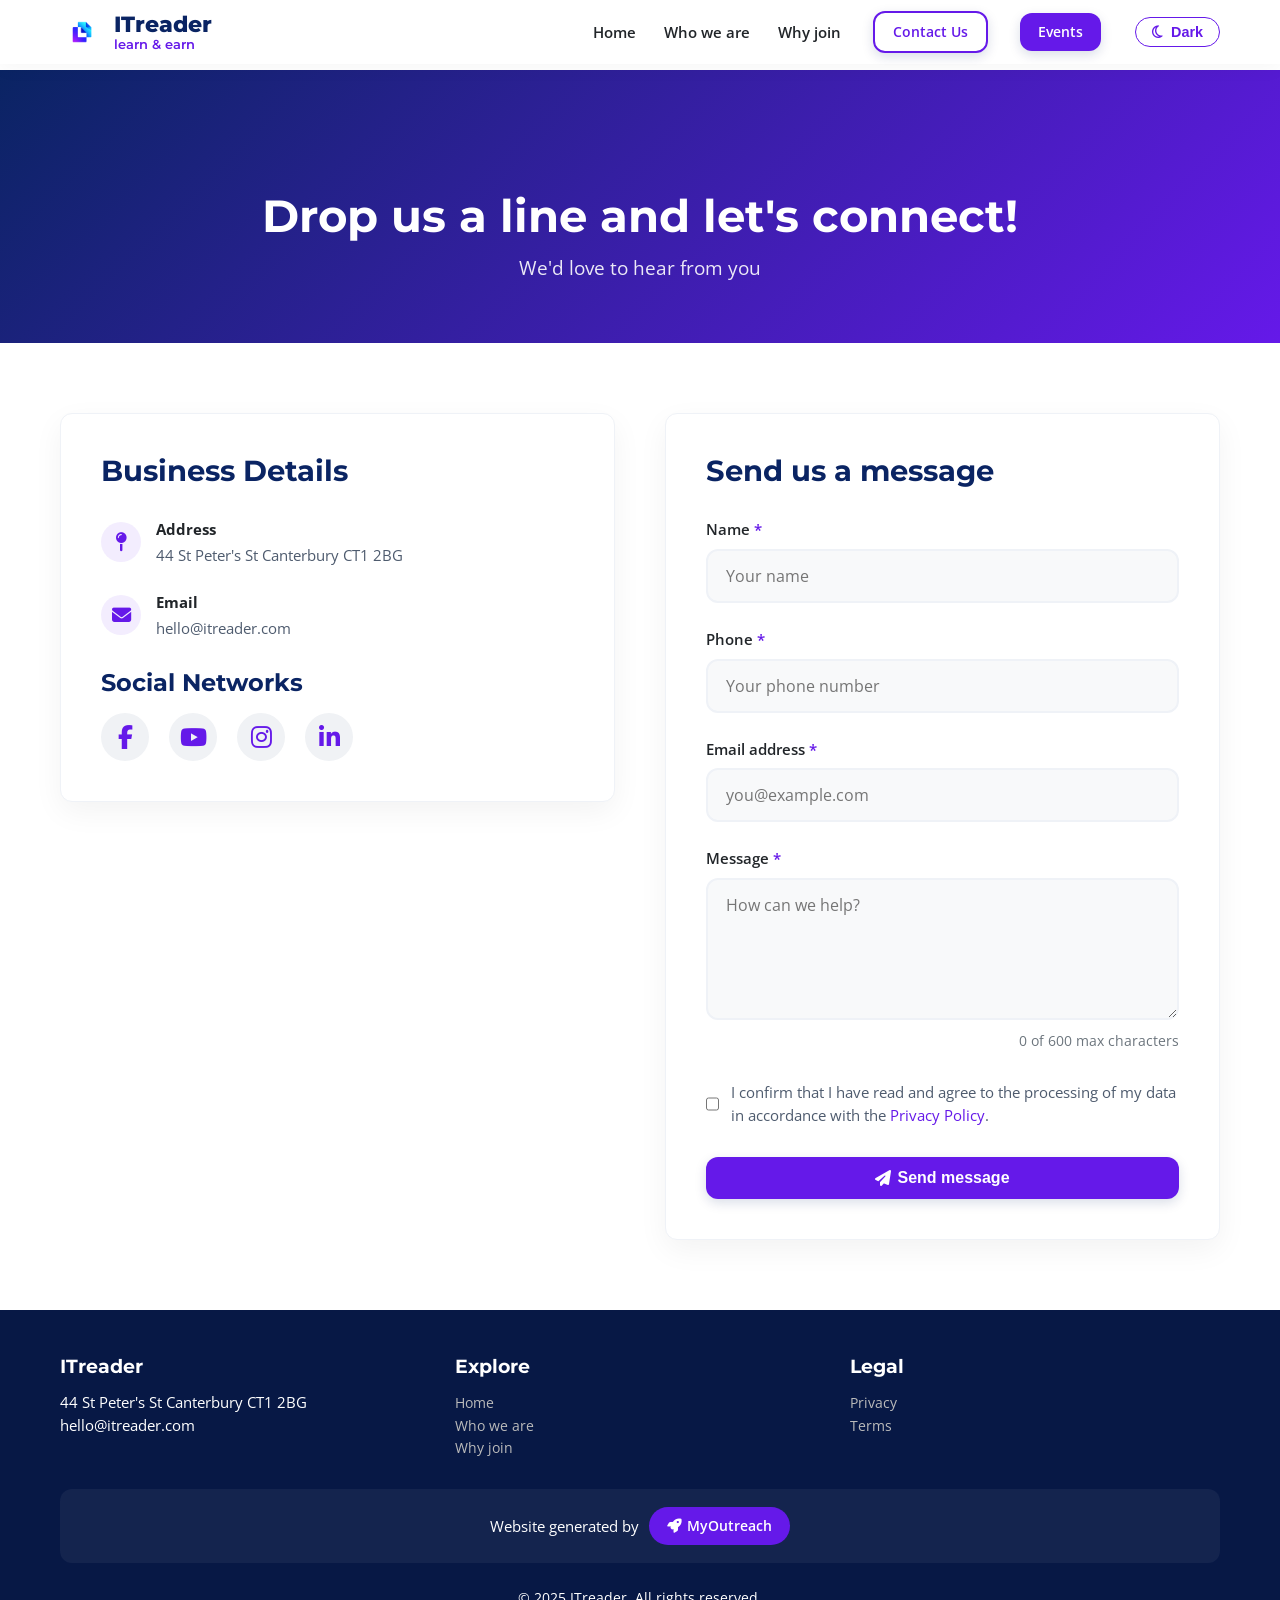
==== contact.html @ 6bdfa50a "Rename Contact us.html to contact.html" ====
<!DOCTYPE html>
<html lang="en">
<head>
  <meta charset="UTF-8">
  <meta name="viewport" content="width=device-width, initial-scale=1.0, maximum-scale=5.0, user-scalable=yes">
  <title>ITreader — Contact us</title>
  <!-- Font Awesome 6 -->
  <link rel="stylesheet" href="https://cdnjs.cloudflare.com/ajax/libs/font-awesome/6.4.0/css/all.min.css">
  <link href="https://fonts.googleapis.com/css2?family=Montserrat:wght@300;400;500;600;700&family=Open+Sans:wght@300;400;500;600&display=swap" rel="stylesheet">
  <style>
    * {
      margin: 0;
      padding: 0;
      box-sizing: border-box;
    }

    :root {
      --primary-color: #0A2463;      
      --primary-dark: #071845;
      --secondary-color: #3E92CC;     
      --secondary-light: #5CA8E0;
      --accent-color: #6519E9;
      --accent-light: #8f5cff;
      --light-color: #F8F9FA;
      --light-gray: #F0F2F5;
      --dark-color: #212529;
      --gray-color: #6C757D;
      --transition: all 0.3s ease;
      --shadow: 0 10px 30px rgba(0, 0, 0, 0.05);
      --border-radius: 12px;
      --section-spacing: 70px;
      --bg: #ffffff;
      --surface: #ffffff;
      --text-primary: #1A1F36;
      --text-secondary: #4E5B6E;
      --border-light: #EFF2F7;
      --card-bg: #ffffff;
      
      --fs-base: 0.95rem;
      --fs-h1: 2.4rem;
      --fs-h2: 2rem;
      --fs-h3: 1.5rem;
      --fs-h4: 1.2rem;
    }

    body.dark-mode {
      --primary-color: #B6A2F0;
      --primary-dark: #9A82E0;
      --secondary-color: #6CB0E0;
      --secondary-light: #8AC2F0;
      --accent-color: #9A7AFF;
      --accent-light: #B69EFF;
      --light-color: #1A1728;
      --light-gray: #252133;
      --dark-color: #EDEAF9;
      --gray-color: #B9B0D9;
      --shadow: 0 10px 30px rgba(0, 0, 0, 0.6);
      --bg: #0F0C1A;
      --surface: #1B1728;
      --text-primary: #EDEAF9;
      --text-secondary: #C9C0E9;
      --border-light: #332D47;
      --card-bg: #1F1B30;
      background-color: #0F0C1A;
    }

    body {
      font-family: 'Open Sans', sans-serif;
      line-height: 1.5;
      color: var(--dark-color);
      background-color: var(--bg);
      transition: background-color 0.2s, color 0.2s;
      overflow-x: hidden;
      font-size: var(--fs-base);
    }

    h1, h2, h3, h4 {
      font-family: 'Montserrat', sans-serif;
      font-weight: 700;
      line-height: 1.2;
      margin-bottom: 0.8rem;
    }

    h1 { font-size: var(--fs-h1); }
    h2 { font-size: var(--fs-h2); }
    h3 { font-size: var(--fs-h3); }
    h4 { font-size: var(--fs-h4); }

    .container {
      width: 100%;
      max-width: 1200px;
      margin: 0 auto;
      padding: 0 20px;
    }

    section {
      padding: var(--section-spacing) 0;
    }

    .btn {
      display: inline-flex;
      align-items: center;
      justify-content: center;
      gap: 6px;
      background-color: var(--primary-color);
      color: white;
      padding: 12px 32px;
      border-radius: var(--border-radius);
      font-weight: 600;
      text-decoration: none;
      transition: var(--transition);
      border: none;
      cursor: pointer;
      font-size: 1rem;
      box-shadow: 0 4px 12px rgba(10, 36, 99, 0.15);
    }
    .btn:hover {
      background-color: var(--primary-dark);
      transform: translateY(-2px);
    }
    .btn-accent {
      background-color: var(--accent-color);
    }
    .btn-accent:hover {
      background-color: var(--accent-light);
    }

    /* header identical to home page */
    header {
      background-color: rgba(255, 255, 255, 0.95);
      backdrop-filter: blur(10px);
      box-shadow: 0 4px 20px rgba(0, 0, 0, 0.04);
      position: fixed;
      width: 100%;
      top: 0;
      z-index: 1000;
      transition: var(--transition);
    }
    body.dark-mode header {
      background-color: rgba(20, 17, 40, 0.95);
    }
    .header-container {
      display: flex;
      justify-content: space-between;
      align-items: center;
      padding: 10px 20px;
    }

    .logo {
      display: flex;
      align-items: center;
      text-decoration: none;
      transition: transform 0.2s;
    }
    .logo:hover {
      transform: scale(1.02);
    }
    .logo-img {
      height: 44px;
      width: auto;
      margin-right: 10px;
      border-radius: 8px;
    }
    .logo-text {
      font-family: 'Montserrat', sans-serif;
      font-size: 1.4rem;
      font-weight: 800;
      color: var(--primary-color);
      line-height: 1.1;
    }
    .logo-text span {
      color: var(--accent-color);
      display: block;
      font-weight: 600;
      font-size: 0.8rem;
      margin-top: 2px;
    }

    nav ul {
      display: flex;
      list-style: none;
      align-items: center;
      gap: 28px;
    }
    nav ul li a:not(.btn) {
      text-decoration: none;
      color: var(--dark-color);
      font-weight: 600;
      font-size: 0.95rem;
      padding: 6px 0;
      position: relative;
      transition: color 0.2s;
    }
    nav ul li a:not(.btn)::after {
      content: '';
      position: absolute;
      bottom: 0;
      left: 0;
      width: 0;
      height: 2px;
      background: linear-gradient(to right, var(--accent-color), var(--secondary-color));
      transition: width 0.25s ease;
    }
    nav ul li a:not(.btn):hover {
      color: var(--accent-color);
    }
    nav ul li a:not(.btn):hover::after {
      width: 100%;
    }

    nav ul li .btn {
      padding: 8px 18px;
      font-size: 0.9rem;
      margin-left: 4px;
    }
    nav ul li .btn-outline {
      border: 2px solid var(--accent-color);
      background: transparent;
      color: var(--accent-color);
    }
    nav ul li .btn-outline:hover {
      background-color: var(--accent-color);
      color: white;
    }

    .theme-toggle {
      background: none;
      border: 1.5px solid var(--accent-color);
      border-radius: 40px;
      padding: 6px 16px;
      color: var(--accent-color);
      cursor: pointer;
      display: flex;
      align-items: center;
      gap: 8px;
      font-size: 0.9rem;
      font-weight: 600;
      transition: all 0.2s;
      margin-left: 6px;
    }
    .theme-toggle:hover {
      background-color: var(--accent-color);
      color: white;
    }

    .mobile-menu-btn {
      display: none;
      font-size: 1.6rem;
      background: none;
      border: none;
      color: var(--primary-color);
      cursor: pointer;
    }

    /* page title */
    .page-header {
      background: linear-gradient(135deg, var(--primary-color), var(--accent-color));
      color: white;
      text-align: center;
      padding: 120px 0 60px;
      margin-top: 70px;
    }
    .page-header h1 {
      font-size: 2.8rem;
      margin-bottom: 10px;
    }
    .page-header p {
      font-size: 1.2rem;
      opacity: 0.9;
    }

    /* contact grid */
    .contact-grid {
      display: grid;
      grid-template-columns: 1fr 1fr;
      gap: 50px;
      align-items: start;
    }

    /* business card */
    .business-card {
      background: var(--card-bg);
      border-radius: var(--border-radius);
      padding: 40px;
      box-shadow: var(--shadow);
      border: 1px solid var(--border-light);
    }
    .business-card h2 {
      color: var(--primary-color);
      margin-bottom: 30px;
      font-size: 1.8rem;
    }
    .business-detail {
      display: flex;
      gap: 15px;
      margin-bottom: 25px;
      align-items: center;
    }
    .business-detail i {
      width: 40px;
      height: 40px;
      background: rgba(101, 25, 233, 0.08);
      border-radius: 50%;
      display: flex;
      align-items: center;
      justify-content: center;
      color: var(--accent-color);
      font-size: 1.2rem;
    }
    .business-detail p {
      color: var(--text-secondary);
      line-height: 1.4;
    }
    .business-detail strong {
      color: var(--dark-color);
      display: block;
      margin-bottom: 4px;
    }

    .social-links {
      margin-top: 30px;
    }
    .social-links h3 {
      margin-bottom: 15px;
      color: var(--primary-color);
    }
    .social-icons {
      display: flex;
      gap: 20px;
    }
    .social-icons a {
      width: 48px;
      height: 48px;
      background: var(--light-gray);
      border-radius: 50%;
      display: flex;
      align-items: center;
      justify-content: center;
      color: var(--accent-color);
      font-size: 1.5rem;
      transition: var(--transition);
      text-decoration: none;
    }
    .social-icons a:hover {
      background: var(--accent-color);
      color: white;
      transform: translateY(-3px);
    }

    /* form card */
    .form-card {
      background: var(--card-bg);
      border-radius: var(--border-radius);
      padding: 40px;
      box-shadow: var(--shadow);
      border: 1px solid var(--border-light);
    }
    .form-card h2 {
      color: var(--primary-color);
      margin-bottom: 30px;
      font-size: 1.8rem;
    }
    .form-group {
      margin-bottom: 25px;
    }
    .form-group label {
      display: block;
      margin-bottom: 8px;
      font-weight: 600;
      color: var(--dark-color);
    }
    .form-group input,
    .form-group textarea {
      width: 100%;
      padding: 14px 18px;
      border: 2px solid var(--border-light);
      border-radius: var(--border-radius);
      font-family: inherit;
      font-size: 1rem;
      background: var(--light-color);
      color: var(--dark-color);
      transition: var(--transition);
    }
    .form-group input:focus,
    .form-group textarea:focus {
      outline: none;
      border-color: var(--accent-color);
    }
    .char-counter {
      text-align: right;
      font-size: 0.85rem;
      color: var(--gray-color);
      margin-top: 5px;
    }
    .checkbox-group {
      display: flex;
      align-items: center;
      gap: 12px;
      margin: 30px 0;
    }
    .checkbox-group input {
      width: 20px;
      height: 20px;
      accent-color: var(--accent-color);
    }
    .checkbox-group label {
      font-size: 0.95rem;
      color: var(--text-secondary);
    }
    .checkbox-group a {
      color: var(--accent-color);
      text-decoration: none;
    }
    .checkbox-group a:hover {
      text-decoration: underline;
    }

    /* footer */
    .footer {
      background: var(--primary-dark);
      color: white;
      padding: 45px 0 20px;
    }
    .footer-grid {
      display: grid;
      grid-template-columns: repeat(auto-fit, minmax(160px, 1fr));
      gap: 25px;
      margin-bottom: 30px;
    }
    .footer a {
      color: #bbb;
      text-decoration: none;
      font-size: 0.9rem;
    }
    .myoutreach-credit {
      background: rgba(255,255,255,0.05);
      padding: 18px;
      border-radius: var(--border-radius);
      text-align: center;
      margin-top: 25px;
    }

    /* responsive */
    @media (max-width: 992px) {
      .contact-grid {
        grid-template-columns: 1fr;
        gap: 30px;
      }
    }
    @media (max-width: 768px) {
      .mobile-menu-btn { display: block; }
      nav ul {
        position: fixed;
        top: 70px;
        left: -100%;
        width: 100%;
        flex-direction: column;
        background: var(--card-bg);
        padding: 30px 20px;
        transition: left 0.3s ease;
        box-shadow: 0 10px 30px rgba(0,0,0,0.15);
        gap: 20px;
        border-radius: 0 0 20px 20px;
        align-items: center;
      }
      nav ul.active { left: 0; }
      nav ul li a:not(.btn)::after { display: none; }
      .theme-toggle { margin-left: 0; }
      .page-header h1 { font-size: 2.2rem; }
      .business-card, .form-card { padding: 30px 20px; }
    }
    @media (max-width: 480px) {
      .logo-text { font-size: 1.2rem; }
      .logo-img { height: 36px; }
      .social-icons { flex-wrap: wrap; }
    }
  </style>
</head>
<body>
  <header>
    <div class="container header-container">
      <a href="index.html" class="logo">
        <img src="it reader logo.png" alt="ITreader logo" class="logo-img" onerror="this.style.display='none'; this.nextElementSibling.style.display='block';">
        <div class="logo-text" style="display:inline-block;">ITreader<span>learn & earn</span></div>
      </a>
      <button class="mobile-menu-btn"><i class="fas fa-bars"></i></button>
      <nav>
        <ul>
          <li><a href="index.html">Home</a></li>
          <li><a href="index.html#who">Who we are</a></li>
          <li><a href="index.html#why">Why join</a></li>
          <li><a href="contact.html" class="btn btn-outline">Contact Us</a></li>
          <li><a href="#" class="btn btn-accent">Events</a></li>
          <li><button class="theme-toggle" id="themeToggle"><i class="fa-regular fa-moon"></i> <span>Dark</span></button></li>
        </ul>
      </nav>
    </div>
  </header>

  <section class="page-header">
    <div class="container">
      <h1>Drop us a line and let's connect!</h1>
      <p>We'd love to hear from you</p>
    </div>
  </section>

  <section>
    <div class="container">
      <div class="contact-grid">
        <!-- left side: business details & social -->
        <div class="business-card">
          <h2>Business Details</h2>
          <div class="business-detail">
            <i class="fas fa-map-pin"></i>
            <div>
              <strong>Address</strong>
              <p>44 St Peter's St Canterbury CT1 2BG</p>
            </div>
          </div>
          <div class="business-detail">
            <i class="fas fa-envelope"></i>
            <div>
              <strong>Email</strong>
              <p>hello@itreader.com</p>
            </div>
          </div>

          <div class="social-links">
            <h3>Social Networks</h3>
            <div class="social-icons">
              <a href="#" target="_blank" aria-label="Facebook"><i class="fab fa-facebook-f"></i></a>
              <a href="#" target="_blank" aria-label="YouTube"><i class="fab fa-youtube"></i></a>
              <a href="#" target="_blank" aria-label="Instagram"><i class="fab fa-instagram"></i></a>
              <a href="#" target="_blank" aria-label="LinkedIn"><i class="fab fa-linkedin-in"></i></a>
            </div>
          </div>
        </div>

        <!-- right side: contact form -->
        <div class="form-card">
          <h2>Send us a message</h2>
          <form id="contactForm">
            <div class="form-group">
              <label>Name <span style="color:var(--accent-color);">*</span></label>
              <input type="text" placeholder="Your name" required>
            </div>
            <div class="form-group">
              <label>Phone <span style="color:var(--accent-color);">*</span></label>
              <input type="tel" placeholder="Your phone number" required>
            </div>
            <div class="form-group">
              <label>Email address <span style="color:var(--accent-color);">*</span></label>
              <input type="email" placeholder="you@example.com" required>
            </div>
            <div class="form-group">
              <label>Message <span style="color:var(--accent-color);">*</span></label>
              <textarea rows="5" placeholder="How can we help?" maxlength="600" required></textarea>
              <div class="char-counter"><span id="messageCount">0</span> of 600 max characters</div>
            </div>

            <!-- checkboxes and confirmation -->
            <div class="checkbox-group">
              <input type="checkbox" id="privacy" required>
              <label for="privacy">I confirm that I have read and agree to the processing of my data in accordance with the <a href="#">Privacy Policy</a>.</label>
            </div>

            <button type="submit" class="btn btn-accent" style="width:100%;"><i class="fas fa-paper-plane"></i> Send message</button>
          </form>
        </div>
      </div>
    </div>
  </section>

  <!-- Footer (exactly like home page) -->
  <footer class="footer">
    <div class="container">
      <div class="footer-grid">
        <div><h4>ITreader</h4><p>44 St Peter's St Canterbury CT1 2BG<br>hello@itreader.com</p></div>
        <div><h4>Explore</h4><ul style="list-style:none;"><li><a href="index.html">Home</a></li><li><a href="index.html#who">Who we are</a></li><li><a href="index.html#why">Why join</a></li></ul></div>
        <div><h4>Legal</h4><ul style="list-style:none;"><li><a href="#">Privacy</a></li><li><a href="#">Terms</a></li></ul></div>
      </div>
      <div class="myoutreach-credit">
        <p style="display:flex; align-items:center; justify-content:center; gap:10px; flex-wrap:wrap;">
          <span>Website generated by</span>
          <a href="https://www.my-outreach.com" target="_blank" style="display:inline-flex; align-items:center; gap:6px; background:var(--accent-color); color:white; padding:8px 18px; border-radius:40px; text-decoration:none; font-weight:600;">
            <i class="fas fa-rocket"></i> MyOutreach
          </a>
        </p>
      </div>
      <p style="text-align:center; margin-top:25px; font-size:0.85rem;">© 2025 ITreader. All rights reserved.</p>
    </div>
  </footer>

  <script>
    // Mobile menu
    document.querySelector('.mobile-menu-btn').addEventListener('click', function() {
      document.querySelector('nav ul').classList.toggle('active');
      const icon = this.querySelector('i');
      icon.classList.toggle('fa-bars');
      icon.classList.toggle('fa-times');
    });

    // Dark mode with localStorage (persistent)
    const toggle = document.getElementById('themeToggle');
    const body = document.body;

    const savedTheme = localStorage.getItem('itreader-theme');
    if (savedTheme === 'dark') {
      body.classList.add('dark-mode');
      toggle.innerHTML = '<i class="fa-regular fa-sun"></i> <span>Light</span>';
    } else {
      toggle.innerHTML = '<i class="fa-regular fa-moon"></i> <span>Dark</span>';
    }

    toggle.addEventListener('click', () => {
      body.classList.toggle('dark-mode');
      const isDark = body.classList.contains('dark-mode');
      if (isDark) {
        toggle.innerHTML = '<i class="fa-regular fa-sun"></i> <span>Light</span>';
        localStorage.setItem('itreader-theme', 'dark');
      } else {
        toggle.innerHTML = '<i class="fa-regular fa-moon"></i> <span>Dark</span>';
        localStorage.setItem('itreader-theme', 'light');
      }
    });

    // Character counter for message
    const messageField = document.querySelector('textarea');
    const counterSpan = document.getElementById('messageCount');
    if (messageField) {
      messageField.addEventListener('input', function() {
        counterSpan.textContent = this.value.length;
      });
    }

    // Simple form submission prevent (demo)
    document.getElementById('contactForm').addEventListener('submit', function(e) {
      e.preventDefault();
      alert('Thank you for reaching out! We will get back to you soon. (Demo form)');
    });
  </script>
</body>
</html>
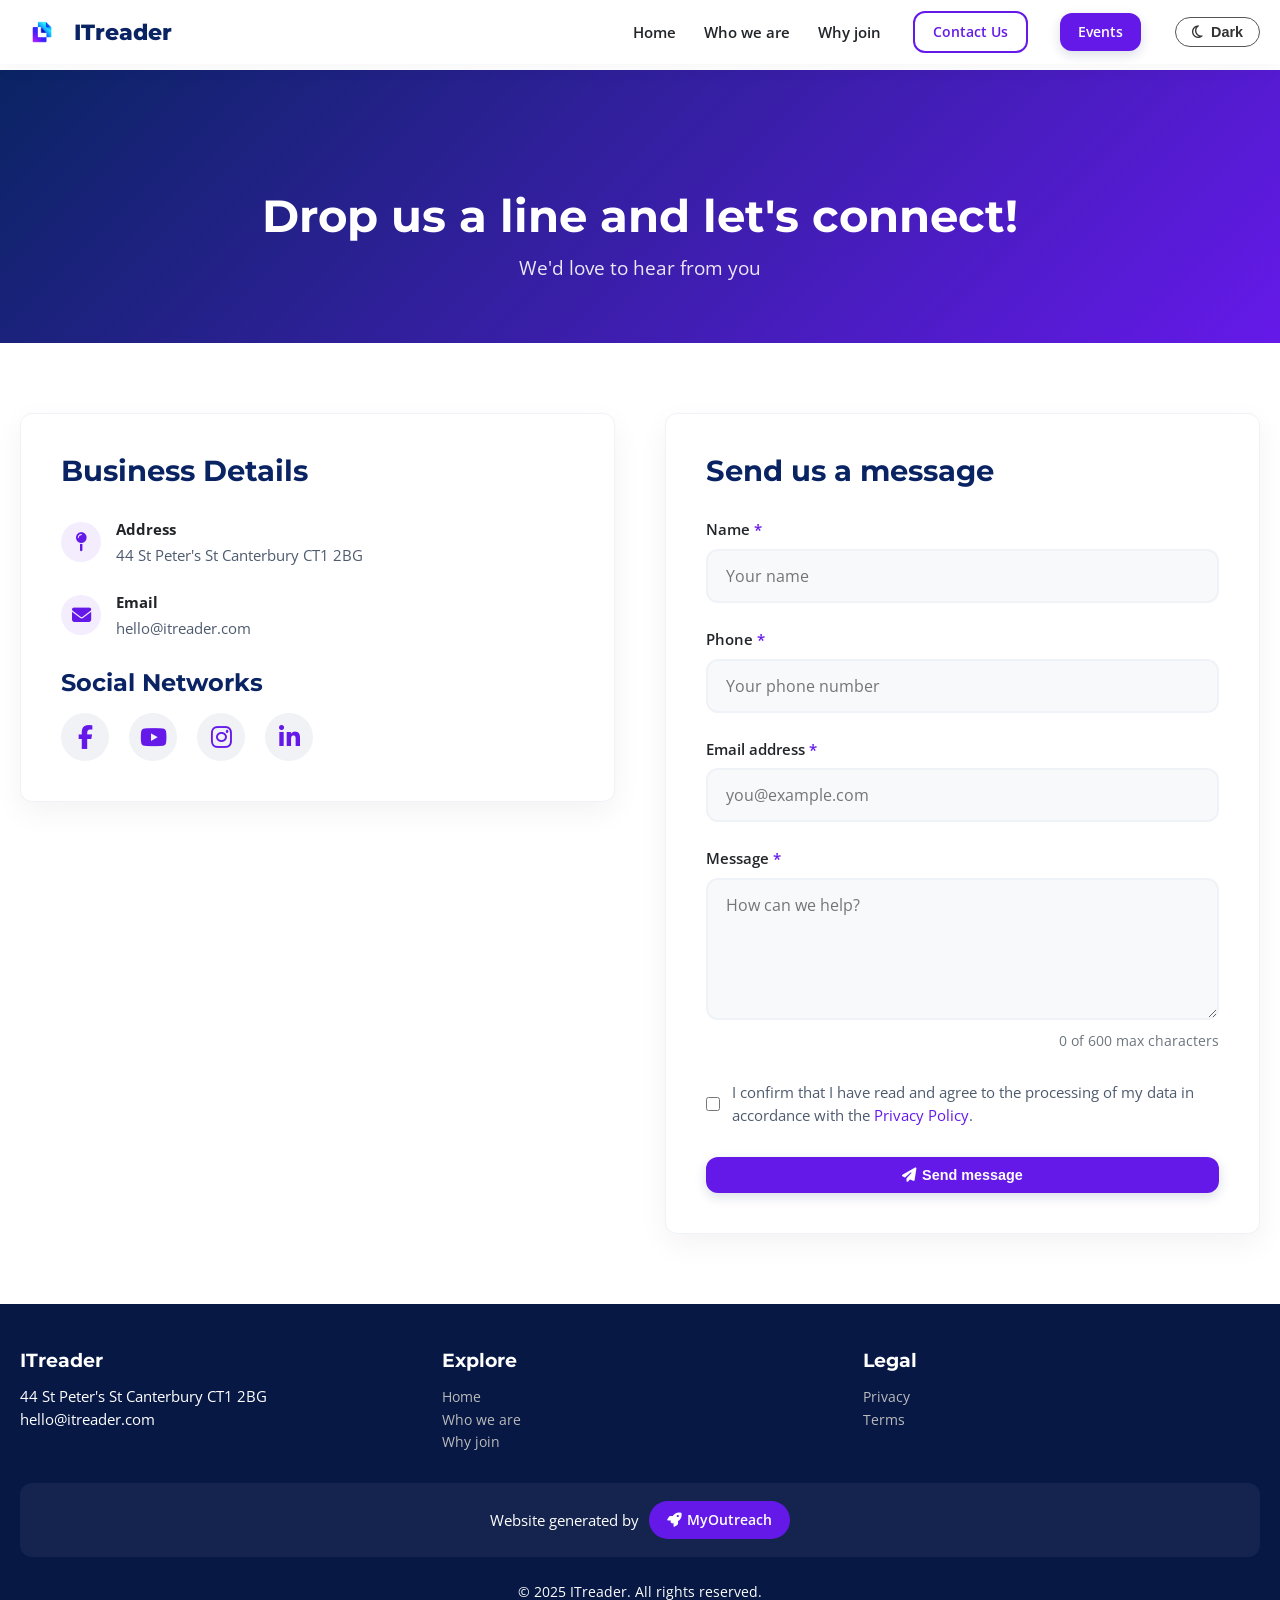
==== commit f6b69939: "Update contact.html" ====
--- a/contact.html
+++ b/contact.html
@@ -3,7 +3,7 @@
 <head>
   <meta charset="UTF-8">
   <meta name="viewport" content="width=device-width, initial-scale=1.0, maximum-scale=5.0, user-scalable=yes">
-  <title>ITreader — Contact us</title>
+  <title>ITreader — Contact & events</title>
   <!-- Font Awesome 6 -->
   <link rel="stylesheet" href="https://cdnjs.cloudflare.com/ajax/libs/font-awesome/6.4.0/css/all.min.css">
   <link href="https://fonts.googleapis.com/css2?family=Montserrat:wght@300;400;500;600;700&family=Open+Sans:wght@300;400;500;600&display=swap" rel="stylesheet">
@@ -43,25 +43,26 @@
       --fs-h4: 1.2rem;
     }
 
+    /* ===== EXTREMELY STRONG DARK MODE – pure black/dark gray ===== */
     body.dark-mode {
-      --primary-color: #B6A2F0;
-      --primary-dark: #9A82E0;
-      --secondary-color: #6CB0E0;
-      --secondary-light: #8AC2F0;
-      --accent-color: #9A7AFF;
-      --accent-light: #B69EFF;
-      --light-color: #1A1728;
-      --light-gray: #252133;
-      --dark-color: #EDEAF9;
-      --gray-color: #B9B0D9;
-      --shadow: 0 10px 30px rgba(0, 0, 0, 0.6);
-      --bg: #0F0C1A;
-      --surface: #1B1728;
-      --text-primary: #EDEAF9;
-      --text-secondary: #C9C0E9;
-      --border-light: #332D47;
-      --card-bg: #1F1B30;
-      background-color: #0F0C1A;
+      --primary-color: #ffffff;         /* white for max contrast */
+      --primary-dark: #cccccc;
+      --secondary-color: #4f9fdb;
+      --secondary-light: #7bb8e8;
+      --accent-color: #9147ff;
+      --accent-light: #b57cff;
+      --light-color: #0a0a0a;           /* almost black */
+      --light-gray: #121212;             /* deep dark */
+      --dark-color: #f0f0f0;             /* light text */
+      --gray-color: #aaaaaa;
+      --shadow: 0 10px 30px rgba(0, 0, 0, 0.9);
+      --bg: #000000;                     /* pure black background */
+      --surface: #0a0a0a;                 
+      --text-primary: #ffffff;
+      --text-secondary: #dddddd;
+      --border-light: #222222;
+      --card-bg: #0a0a0a;
+      background-color: #000000 !important;
     }
 
     body {
@@ -88,13 +89,41 @@
 
     .container {
       width: 100%;
-      max-width: 1200px;
+      max-width: 1300px;
       margin: 0 auto;
       padding: 0 20px;
     }
 
     section {
       padding: var(--section-spacing) 0;
+    }
+
+    .section-title {
+      text-align: center;
+      margin-bottom: 45px;
+    }
+    .section-title h2 {
+      color: var(--primary-color);
+      position: relative;
+      display: inline-block;
+      padding-bottom: 5px;
+    }
+    .section-title h2:after {
+      content: '';
+      position: absolute;
+      width: 50px;
+      height: 4px;
+      background: linear-gradient(to right, var(--accent-color), var(--secondary-color));
+      bottom: 0;
+      left: 50%;
+      transform: translateX(-50%);
+      border-radius: 2px;
+    }
+    .section-title p {
+      max-width: 600px;
+      margin: 12px auto 0;
+      color: var(--gray-color);
+      font-size: 0.95rem;
     }
 
     .btn {
@@ -104,14 +133,14 @@
       gap: 6px;
       background-color: var(--primary-color);
       color: white;
-      padding: 12px 32px;
+      padding: 10px 24px;
       border-radius: var(--border-radius);
       font-weight: 600;
       text-decoration: none;
       transition: var(--transition);
       border: none;
       cursor: pointer;
-      font-size: 1rem;
+      font-size: 0.9rem;
       box-shadow: 0 4px 12px rgba(10, 36, 99, 0.15);
     }
     .btn:hover {
@@ -124,8 +153,18 @@
     .btn-accent:hover {
       background-color: var(--accent-light);
     }
-
-    /* header identical to home page */
+    .btn-outline {
+      background-color: transparent;
+      border: 2px solid var(--accent-color);
+      color: var(--accent-color);
+      box-shadow: none;
+    }
+    .btn-outline:hover {
+      background-color: var(--accent-color);
+      color: white;
+    }
+
+    /* ========== NAVBAR (same as home, clean) ========== */
     header {
       background-color: rgba(255, 255, 255, 0.95);
       backdrop-filter: blur(10px);
@@ -137,7 +176,7 @@
       transition: var(--transition);
     }
     body.dark-mode header {
-      background-color: rgba(20, 17, 40, 0.95);
+      background-color: rgba(0, 0, 0, 0.95) !important;
     }
     .header-container {
       display: flex;
@@ -168,12 +207,9 @@
       color: var(--primary-color);
       line-height: 1.1;
     }
+    /* "learn & earn" removed – only ITreader */
     .logo-text span {
-      color: var(--accent-color);
-      display: block;
-      font-weight: 600;
-      font-size: 0.8rem;
-      margin-top: 2px;
+      display: none;  /* hides the "learn & earn" text */
     }
 
     nav ul {
@@ -214,21 +250,19 @@
       margin-left: 4px;
     }
     nav ul li .btn-outline {
-      border: 2px solid var(--accent-color);
-      background: transparent;
-      color: var(--accent-color);
-    }
-    nav ul li .btn-outline:hover {
-      background-color: var(--accent-color);
-      color: white;
-    }
-
+      border-width: 2px;
+    }
+    body.dark-mode nav ul li a:not(.btn) {
+      color: #f0f0f0;
+    }
+
+    /* neutral dark toggle */
     .theme-toggle {
       background: none;
-      border: 1.5px solid var(--accent-color);
+      border: 1.5px solid #555;
       border-radius: 40px;
       padding: 6px 16px;
-      color: var(--accent-color);
+      color: #333;
       cursor: pointer;
       display: flex;
       align-items: center;
@@ -239,7 +273,16 @@
       margin-left: 6px;
     }
     .theme-toggle:hover {
-      background-color: var(--accent-color);
+      background-color: #e0e0e0;
+      border-color: #333;
+    }
+    body.dark-mode .theme-toggle {
+      border-color: #777;
+      color: #ddd;
+    }
+    body.dark-mode .theme-toggle:hover {
+      background-color: #2a2a2a;
+      border-color: #aaa;
       color: white;
     }
 
@@ -252,7 +295,7 @@
       cursor: pointer;
     }
 
-    /* page title */
+    /* page header */
     .page-header {
       background: linear-gradient(135deg, var(--primary-color), var(--accent-color));
       color: white;
@@ -277,7 +320,6 @@
       align-items: start;
     }
 
-    /* business card */
     .business-card {
       background: var(--card-bg);
       border-radius: var(--border-radius);
@@ -347,7 +389,6 @@
       transform: translateY(-3px);
     }
 
-    /* form card */
     .form-card {
       background: var(--card-bg);
       border-radius: var(--border-radius);
@@ -415,11 +456,91 @@
       text-decoration: underline;
     }
 
+    /* ===== NEW EVENTS SECTION – full details ===== */
+    .events-showcase {
+      background: var(--light-gray);
+    }
+    .event-grid {
+      display: grid;
+      grid-template-columns: repeat(2, 1fr);
+      gap: 30px;
+      margin-bottom: 50px;
+    }
+    .event-card {
+      background: var(--card-bg);
+      border-radius: var(--border-radius);
+      padding: 35px;
+      box-shadow: var(--shadow);
+      border: 1px solid var(--border-light);
+      transition: transform 0.3s;
+    }
+    .event-card:hover {
+      transform: translateY(-5px);
+    }
+    .event-card h3 {
+      font-size: 1.8rem;
+      color: var(--primary-color);
+      margin-bottom: 15px;
+    }
+    .event-card p {
+      color: var(--text-secondary);
+      margin-bottom: 20px;
+      line-height: 1.6;
+    }
+    .event-list {
+      list-style: none;
+      margin: 20px 0;
+    }
+    .event-list li {
+      margin-bottom: 12px;
+      display: flex;
+      align-items: center;
+      gap: 10px;
+    }
+    .event-list i {
+      color: var(--accent-color);
+      width: 24px;
+      font-size: 1.1rem;
+    }
+    .event-btn {
+      margin-top: 20px;
+    }
+
+    /* additional services grid (6 items) */
+    .services-grid {
+      display: grid;
+      grid-template-columns: repeat(3, 1fr);
+      gap: 25px;
+      margin: 40px 0 20px;
+    }
+    .service-item {
+      background: var(--card-bg);
+      border-radius: var(--border-radius);
+      padding: 25px;
+      border: 1px solid var(--border-light);
+    }
+    .service-item i {
+      font-size: 2rem;
+      color: var(--accent-color);
+      margin-bottom: 15px;
+    }
+    .service-item h4 {
+      margin-bottom: 10px;
+      color: var(--primary-color);
+    }
+    .service-item p {
+      color: var(--text-secondary);
+      font-size: 0.9rem;
+    }
+
     /* footer */
     .footer {
       background: var(--primary-dark);
       color: white;
       padding: 45px 0 20px;
+    }
+    body.dark-mode .footer {
+      background: #0a0a0a;
     }
     .footer-grid {
       display: grid;
@@ -441,10 +562,17 @@
     }
 
     /* responsive */
+    @media (max-width: 1100px) {
+      :root {
+        --fs-h1: 2.2rem;
+        --fs-h2: 1.9rem;
+        --fs-h3: 1.4rem;
+      }
+      nav ul { gap: 20px; }
+    }
     @media (max-width: 992px) {
-      .contact-grid {
+      .contact-grid, .event-grid, .services-grid {
         grid-template-columns: 1fr;
-        gap: 30px;
       }
     }
     @media (max-width: 768px) {
@@ -467,12 +595,10 @@
       nav ul li a:not(.btn)::after { display: none; }
       .theme-toggle { margin-left: 0; }
       .page-header h1 { font-size: 2.2rem; }
-      .business-card, .form-card { padding: 30px 20px; }
     }
     @media (max-width: 480px) {
       .logo-text { font-size: 1.2rem; }
       .logo-img { height: 36px; }
-      .social-icons { flex-wrap: wrap; }
     }
   </style>
 </head>
@@ -481,7 +607,7 @@
     <div class="container header-container">
       <a href="index.html" class="logo">
         <img src="it reader logo.png" alt="ITreader logo" class="logo-img" onerror="this.style.display='none'; this.nextElementSibling.style.display='block';">
-        <div class="logo-text" style="display:inline-block;">ITreader<span>learn & earn</span></div>
+        <div class="logo-text">ITreader<!-- span removed --></div>
       </a>
       <button class="mobile-menu-btn"><i class="fas fa-bars"></i></button>
       <nav>
@@ -504,27 +630,20 @@
     </div>
   </section>
 
+  <!-- CONTACT SECTION (Tango Card removed) -->
   <section>
     <div class="container">
       <div class="contact-grid">
-        <!-- left side: business details & social -->
         <div class="business-card">
           <h2>Business Details</h2>
           <div class="business-detail">
             <i class="fas fa-map-pin"></i>
-            <div>
-              <strong>Address</strong>
-              <p>44 St Peter's St Canterbury CT1 2BG</p>
-            </div>
+            <div><strong>Address</strong><p>44 St Peter's St Canterbury CT1 2BG</p></div>
           </div>
           <div class="business-detail">
             <i class="fas fa-envelope"></i>
-            <div>
-              <strong>Email</strong>
-              <p>hello@itreader.com</p>
-            </div>
+            <div><strong>Email</strong><p>hello@itreader.com</p></div>
           </div>
-
           <div class="social-links">
             <h3>Social Networks</h3>
             <div class="social-icons">
@@ -536,7 +655,6 @@
           </div>
         </div>
 
-        <!-- right side: contact form -->
         <div class="form-card">
           <h2>Send us a message</h2>
           <form id="contactForm">
@@ -557,13 +675,10 @@
               <textarea rows="5" placeholder="How can we help?" maxlength="600" required></textarea>
               <div class="char-counter"><span id="messageCount">0</span> of 600 max characters</div>
             </div>
-
-            <!-- checkboxes and confirmation -->
             <div class="checkbox-group">
               <input type="checkbox" id="privacy" required>
               <label for="privacy">I confirm that I have read and agree to the processing of my data in accordance with the <a href="#">Privacy Policy</a>.</label>
             </div>
-
             <button type="submit" class="btn btn-accent" style="width:100%;"><i class="fas fa-paper-plane"></i> Send message</button>
           </form>
         </div>
@@ -571,7 +686,8 @@
     </div>
   </section>
 
-  <!-- Footer (exactly like home page) -->
+
+  <!-- Footer -->
   <footer class="footer">
     <div class="container">
       <div class="footer-grid">
@@ -600,10 +716,9 @@
       icon.classList.toggle('fa-times');
     });
 
-    // Dark mode with localStorage (persistent)
+    // Persistent dark mode with pure black
     const toggle = document.getElementById('themeToggle');
     const body = document.body;
-
     const savedTheme = localStorage.getItem('itreader-theme');
     if (savedTheme === 'dark') {
       body.classList.add('dark-mode');
@@ -624,7 +739,17 @@
       }
     });
 
-    // Character counter for message
+    // Smooth scroll for internal links
+    document.querySelectorAll('a[href^="#"]').forEach(anchor => {
+      anchor.addEventListener('click', function(e) {
+        e.preventDefault();
+        const target = document.querySelector(this.getAttribute('href'));
+        if(target) window.scrollTo({top: target.offsetTop-70, behavior:'smooth'});
+        document.querySelector('nav ul')?.classList.remove('active');
+      });
+    });
+
+    // Character counter
     const messageField = document.querySelector('textarea');
     const counterSpan = document.getElementById('messageCount');
     if (messageField) {
@@ -632,11 +757,9 @@
         counterSpan.textContent = this.value.length;
       });
     }
-
-    // Simple form submission prevent (demo)
     document.getElementById('contactForm').addEventListener('submit', function(e) {
       e.preventDefault();
-      alert('Thank you for reaching out! We will get back to you soon. (Demo form)');
+      alert('Thank you! (demo)');
     });
   </script>
 </body>
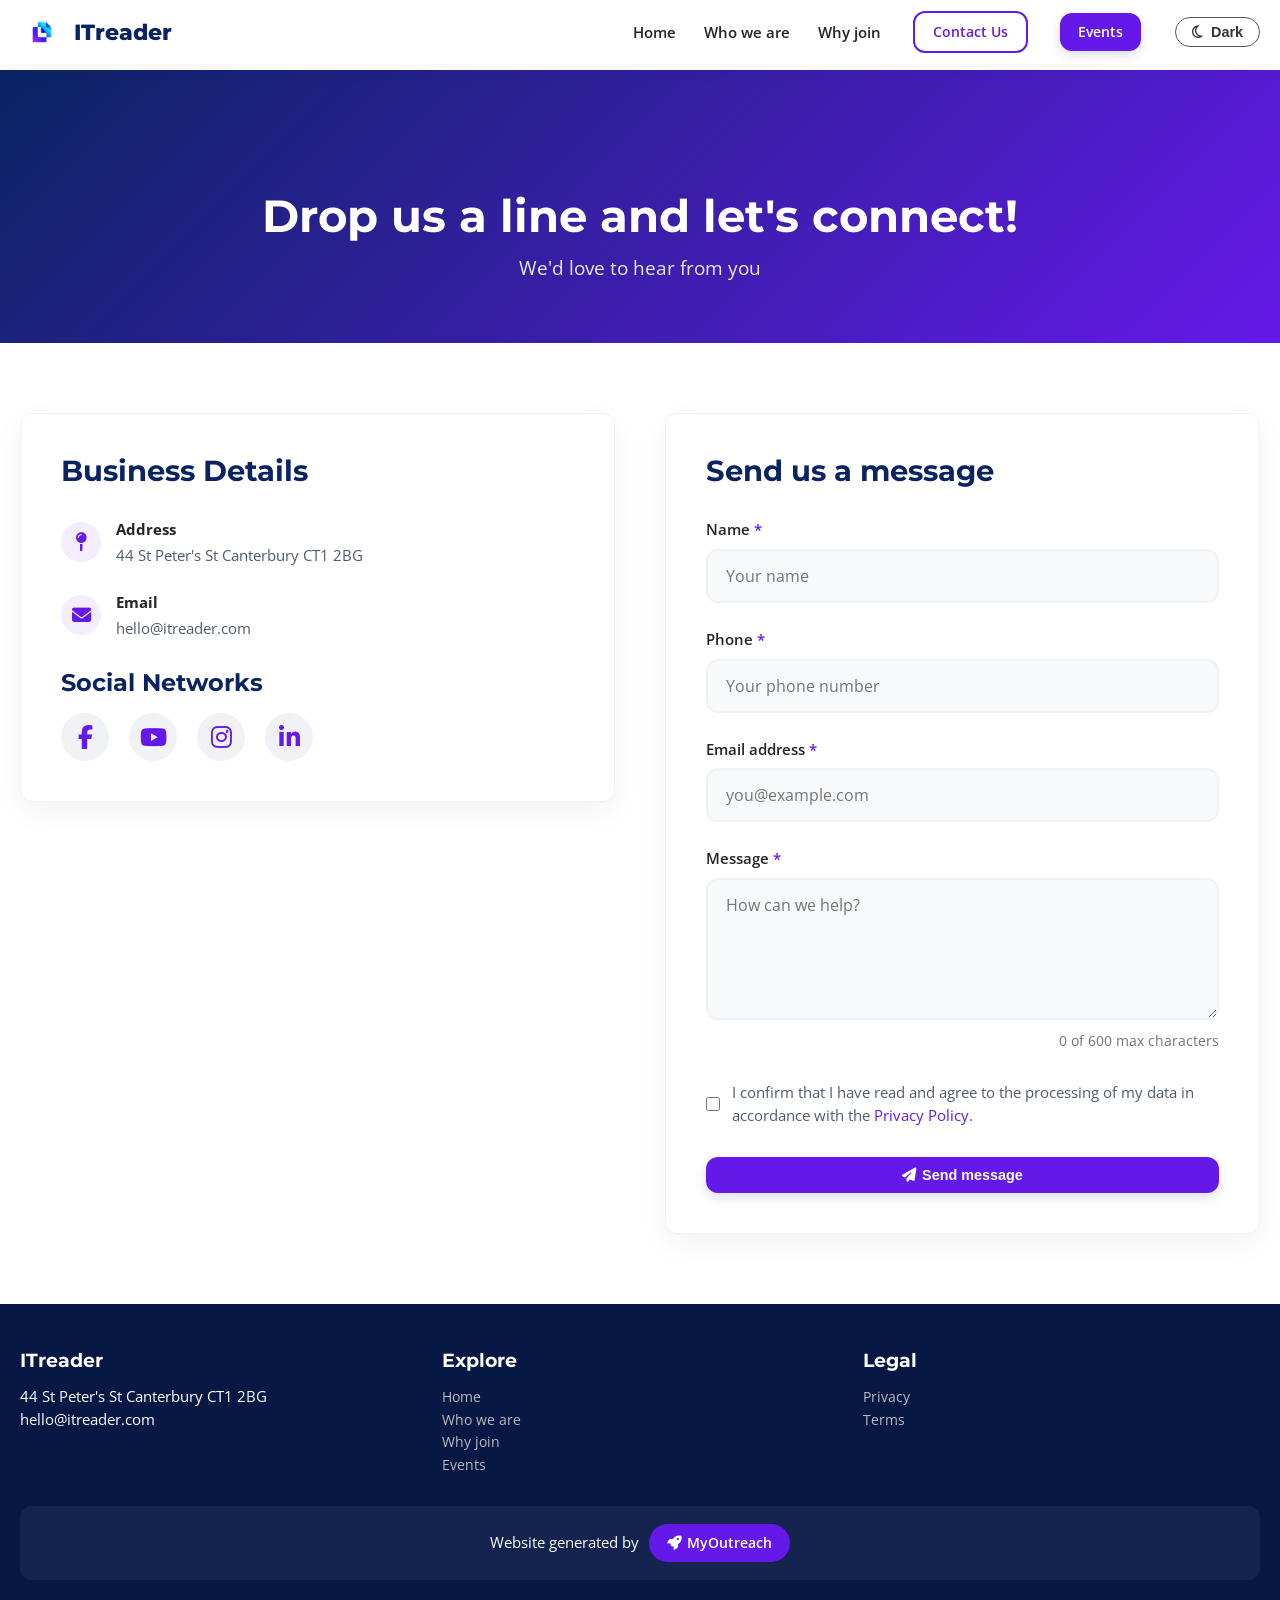
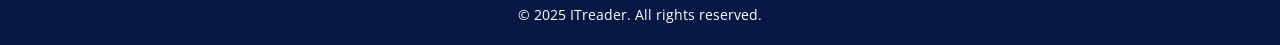
==== commit f54fb65e: "Update contact.html" ====
--- a/contact.html
+++ b/contact.html
@@ -4,7 +4,7 @@
   <meta charset="UTF-8">
   <meta name="viewport" content="width=device-width, initial-scale=1.0, maximum-scale=5.0, user-scalable=yes">
   <title>ITreader — Contact & events</title>
-  <!-- Font Awesome 6 -->
+  <link rel="icon" type="image/png" sizes="64x64" href="it reader logo.png">
   <link rel="stylesheet" href="https://cdnjs.cloudflare.com/ajax/libs/font-awesome/6.4.0/css/all.min.css">
   <link href="https://fonts.googleapis.com/css2?family=Montserrat:wght@300;400;500;600;700&family=Open+Sans:wght@300;400;500;600&display=swap" rel="stylesheet">
   <style>
@@ -43,26 +43,26 @@
       --fs-h4: 1.2rem;
     }
 
-    /* ===== EXTREMELY STRONG DARK MODE – pure black/dark gray ===== */
+    /* ===== SOFTER DARK MODE – exactly like ITreader home section ===== */
     body.dark-mode {
-      --primary-color: #ffffff;         /* white for max contrast */
-      --primary-dark: #cccccc;
+      --primary-color: #3a80d2;        /* clean blue (from home) */
+      --primary-dark: #1a4b8c;
       --secondary-color: #4f9fdb;
       --secondary-light: #7bb8e8;
       --accent-color: #9147ff;
       --accent-light: #b57cff;
-      --light-color: #0a0a0a;           /* almost black */
-      --light-gray: #121212;             /* deep dark */
-      --dark-color: #f0f0f0;             /* light text */
+      --light-color: #1a1a1a;           /* dark gray, not pure black */
+      --light-gray: #232323;             /* softer dark */
+      --dark-color: #f0f0f0;
       --gray-color: #aaaaaa;
-      --shadow: 0 10px 30px rgba(0, 0, 0, 0.9);
-      --bg: #000000;                     /* pure black background */
-      --surface: #0a0a0a;                 
+      --shadow: 0 10px 30px rgba(0, 0, 0, 0.6);
+      --bg: #121212;                     /* dark but not pure black */
+      --surface: #1e1e1e;
       --text-primary: #ffffff;
       --text-secondary: #dddddd;
-      --border-light: #222222;
-      --card-bg: #0a0a0a;
-      background-color: #000000 !important;
+      --border-light: #333333;
+      --card-bg: #1e1e1e;
+      background-color: #121212 !important;
     }
 
     body {
@@ -164,7 +164,7 @@
       color: white;
     }
 
-    /* ========== NAVBAR (same as home, clean) ========== */
+    /* ========== NAVBAR ========== */
     header {
       background-color: rgba(255, 255, 255, 0.95);
       backdrop-filter: blur(10px);
@@ -176,7 +176,7 @@
       transition: var(--transition);
     }
     body.dark-mode header {
-      background-color: rgba(0, 0, 0, 0.95) !important;
+      background-color: rgba(18, 18, 18, 0.95) !important;
     }
     .header-container {
       display: flex;
@@ -209,7 +209,7 @@
     }
     /* "learn & earn" removed – only ITreader */
     .logo-text span {
-      display: none;  /* hides the "learn & earn" text */
+      display: none;
     }
 
     nav ul {
@@ -456,83 +456,6 @@
       text-decoration: underline;
     }
 
-    /* ===== NEW EVENTS SECTION – full details ===== */
-    .events-showcase {
-      background: var(--light-gray);
-    }
-    .event-grid {
-      display: grid;
-      grid-template-columns: repeat(2, 1fr);
-      gap: 30px;
-      margin-bottom: 50px;
-    }
-    .event-card {
-      background: var(--card-bg);
-      border-radius: var(--border-radius);
-      padding: 35px;
-      box-shadow: var(--shadow);
-      border: 1px solid var(--border-light);
-      transition: transform 0.3s;
-    }
-    .event-card:hover {
-      transform: translateY(-5px);
-    }
-    .event-card h3 {
-      font-size: 1.8rem;
-      color: var(--primary-color);
-      margin-bottom: 15px;
-    }
-    .event-card p {
-      color: var(--text-secondary);
-      margin-bottom: 20px;
-      line-height: 1.6;
-    }
-    .event-list {
-      list-style: none;
-      margin: 20px 0;
-    }
-    .event-list li {
-      margin-bottom: 12px;
-      display: flex;
-      align-items: center;
-      gap: 10px;
-    }
-    .event-list i {
-      color: var(--accent-color);
-      width: 24px;
-      font-size: 1.1rem;
-    }
-    .event-btn {
-      margin-top: 20px;
-    }
-
-    /* additional services grid (6 items) */
-    .services-grid {
-      display: grid;
-      grid-template-columns: repeat(3, 1fr);
-      gap: 25px;
-      margin: 40px 0 20px;
-    }
-    .service-item {
-      background: var(--card-bg);
-      border-radius: var(--border-radius);
-      padding: 25px;
-      border: 1px solid var(--border-light);
-    }
-    .service-item i {
-      font-size: 2rem;
-      color: var(--accent-color);
-      margin-bottom: 15px;
-    }
-    .service-item h4 {
-      margin-bottom: 10px;
-      color: var(--primary-color);
-    }
-    .service-item p {
-      color: var(--text-secondary);
-      font-size: 0.9rem;
-    }
-
     /* footer */
     .footer {
       background: var(--primary-dark);
@@ -571,7 +494,7 @@
       nav ul { gap: 20px; }
     }
     @media (max-width: 992px) {
-      .contact-grid, .event-grid, .services-grid {
+      .contact-grid {
         grid-template-columns: 1fr;
       }
     }
@@ -607,7 +530,7 @@
     <div class="container header-container">
       <a href="index.html" class="logo">
         <img src="it reader logo.png" alt="ITreader logo" class="logo-img" onerror="this.style.display='none'; this.nextElementSibling.style.display='block';">
-        <div class="logo-text">ITreader<!-- span removed --></div>
+        <div class="logo-text">ITreader</div>
       </a>
       <button class="mobile-menu-btn"><i class="fas fa-bars"></i></button>
       <nav>
@@ -616,7 +539,8 @@
           <li><a href="index.html#who">Who we are</a></li>
           <li><a href="index.html#why">Why join</a></li>
           <li><a href="contact.html" class="btn btn-outline">Contact Us</a></li>
-          <li><a href="#" class="btn btn-accent">Events</a></li>
+          <!-- Events button now links to events.html with target="_blank" -->
+          <li><a href="events.html" class="btn btn-accent" target="_blank">Events</a></li>
           <li><button class="theme-toggle" id="themeToggle"><i class="fa-regular fa-moon"></i> <span>Dark</span></button></li>
         </ul>
       </nav>
@@ -630,7 +554,7 @@
     </div>
   </section>
 
-  <!-- CONTACT SECTION (Tango Card removed) -->
+  <!-- CONTACT SECTION -->
   <section>
     <div class="container">
       <div class="contact-grid">
@@ -647,8 +571,8 @@
           <div class="social-links">
             <h3>Social Networks</h3>
             <div class="social-icons">
-              <a href="#" target="_blank" aria-label="Facebook"><i class="fab fa-facebook-f"></i></a>
-              <a href="#" target="_blank" aria-label="YouTube"><i class="fab fa-youtube"></i></a>
+              <a href="https://www.facebook.com/itreader1/" target="_blank" aria-label="Facebook"><i class="fab fa-facebook-f"></i></a>
+              <a href="https://www.youtube.com/@ITreader" target="_blank" aria-label="YouTube"><i class="fab fa-youtube"></i></a>
               <a href="#" target="_blank" aria-label="Instagram"><i class="fab fa-instagram"></i></a>
               <a href="#" target="_blank" aria-label="LinkedIn"><i class="fab fa-linkedin-in"></i></a>
             </div>
@@ -686,14 +610,30 @@
     </div>
   </section>
 
-
   <!-- Footer -->
   <footer class="footer">
     <div class="container">
       <div class="footer-grid">
-        <div><h4>ITreader</h4><p>44 St Peter's St Canterbury CT1 2BG<br>hello@itreader.com</p></div>
-        <div><h4>Explore</h4><ul style="list-style:none;"><li><a href="index.html">Home</a></li><li><a href="index.html#who">Who we are</a></li><li><a href="index.html#why">Why join</a></li></ul></div>
-        <div><h4>Legal</h4><ul style="list-style:none;"><li><a href="#">Privacy</a></li><li><a href="#">Terms</a></li></ul></div>
+        <div>
+          <h4>ITreader</h4>
+          <p>44 St Peter's St Canterbury CT1 2BG<br>hello@itreader.com</p>
+        </div>
+        <div>
+          <h4>Explore</h4>
+          <ul style="list-style:none;">
+            <li><a href="index.html">Home</a></li>
+            <li><a href="index.html#who">Who we are</a></li>
+            <li><a href="index.html#why">Why join</a></li>
+            <li><a href="events.html" target="_blank">Events</a></li>
+          </ul>
+        </div>
+        <div>
+          <h4>Legal</h4>
+          <ul style="list-style:none;">
+            <li><a href="#">Privacy</a></li>
+            <li><a href="#">Terms</a></li>
+          </ul>
+        </div>
       </div>
       <div class="myoutreach-credit">
         <p style="display:flex; align-items:center; justify-content:center; gap:10px; flex-wrap:wrap;">
@@ -716,7 +656,7 @@
       icon.classList.toggle('fa-times');
     });
 
-    // Persistent dark mode with pure black
+    // Persistent dark mode with softer dark (matching home)
     const toggle = document.getElementById('themeToggle');
     const body = document.body;
     const savedTheme = localStorage.getItem('itreader-theme');
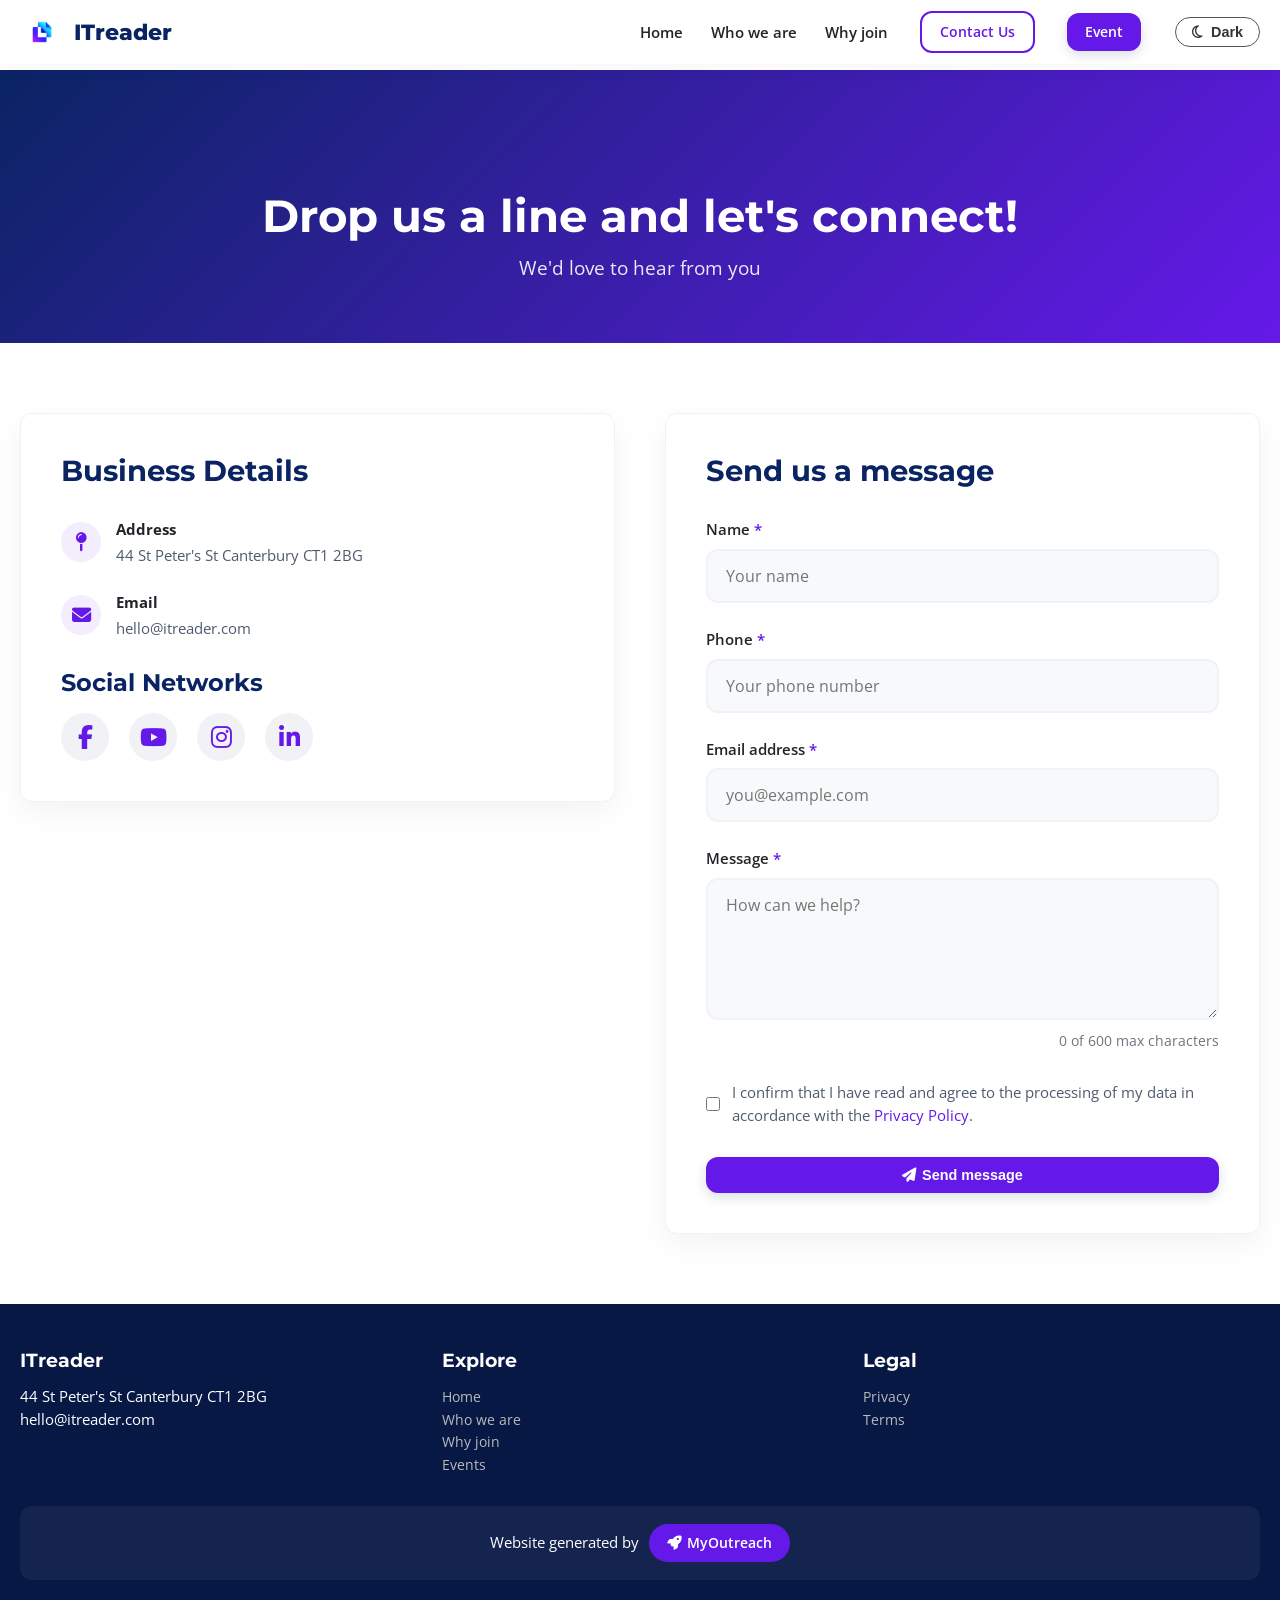
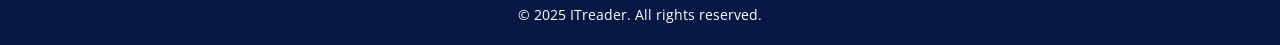
==== commit ec3127a5: "Update contact.html" ====
--- a/contact.html
+++ b/contact.html
@@ -540,7 +540,7 @@
           <li><a href="index.html#why">Why join</a></li>
           <li><a href="contact.html" class="btn btn-outline">Contact Us</a></li>
           <!-- Events button now links to events.html with target="_blank" -->
-          <li><a href="events.html" class="btn btn-accent" target="_blank">Events</a></li>
+          <li><a href="event.html" class="btn btn-accent" target="_blank">Event</a></li>
           <li><button class="theme-toggle" id="themeToggle"><i class="fa-regular fa-moon"></i> <span>Dark</span></button></li>
         </ul>
       </nav>
@@ -624,7 +624,7 @@
             <li><a href="index.html">Home</a></li>
             <li><a href="index.html#who">Who we are</a></li>
             <li><a href="index.html#why">Why join</a></li>
-            <li><a href="events.html" target="_blank">Events</a></li>
+            <li><a href="event.html" target="_blank">Events</a></li>
           </ul>
         </div>
         <div>
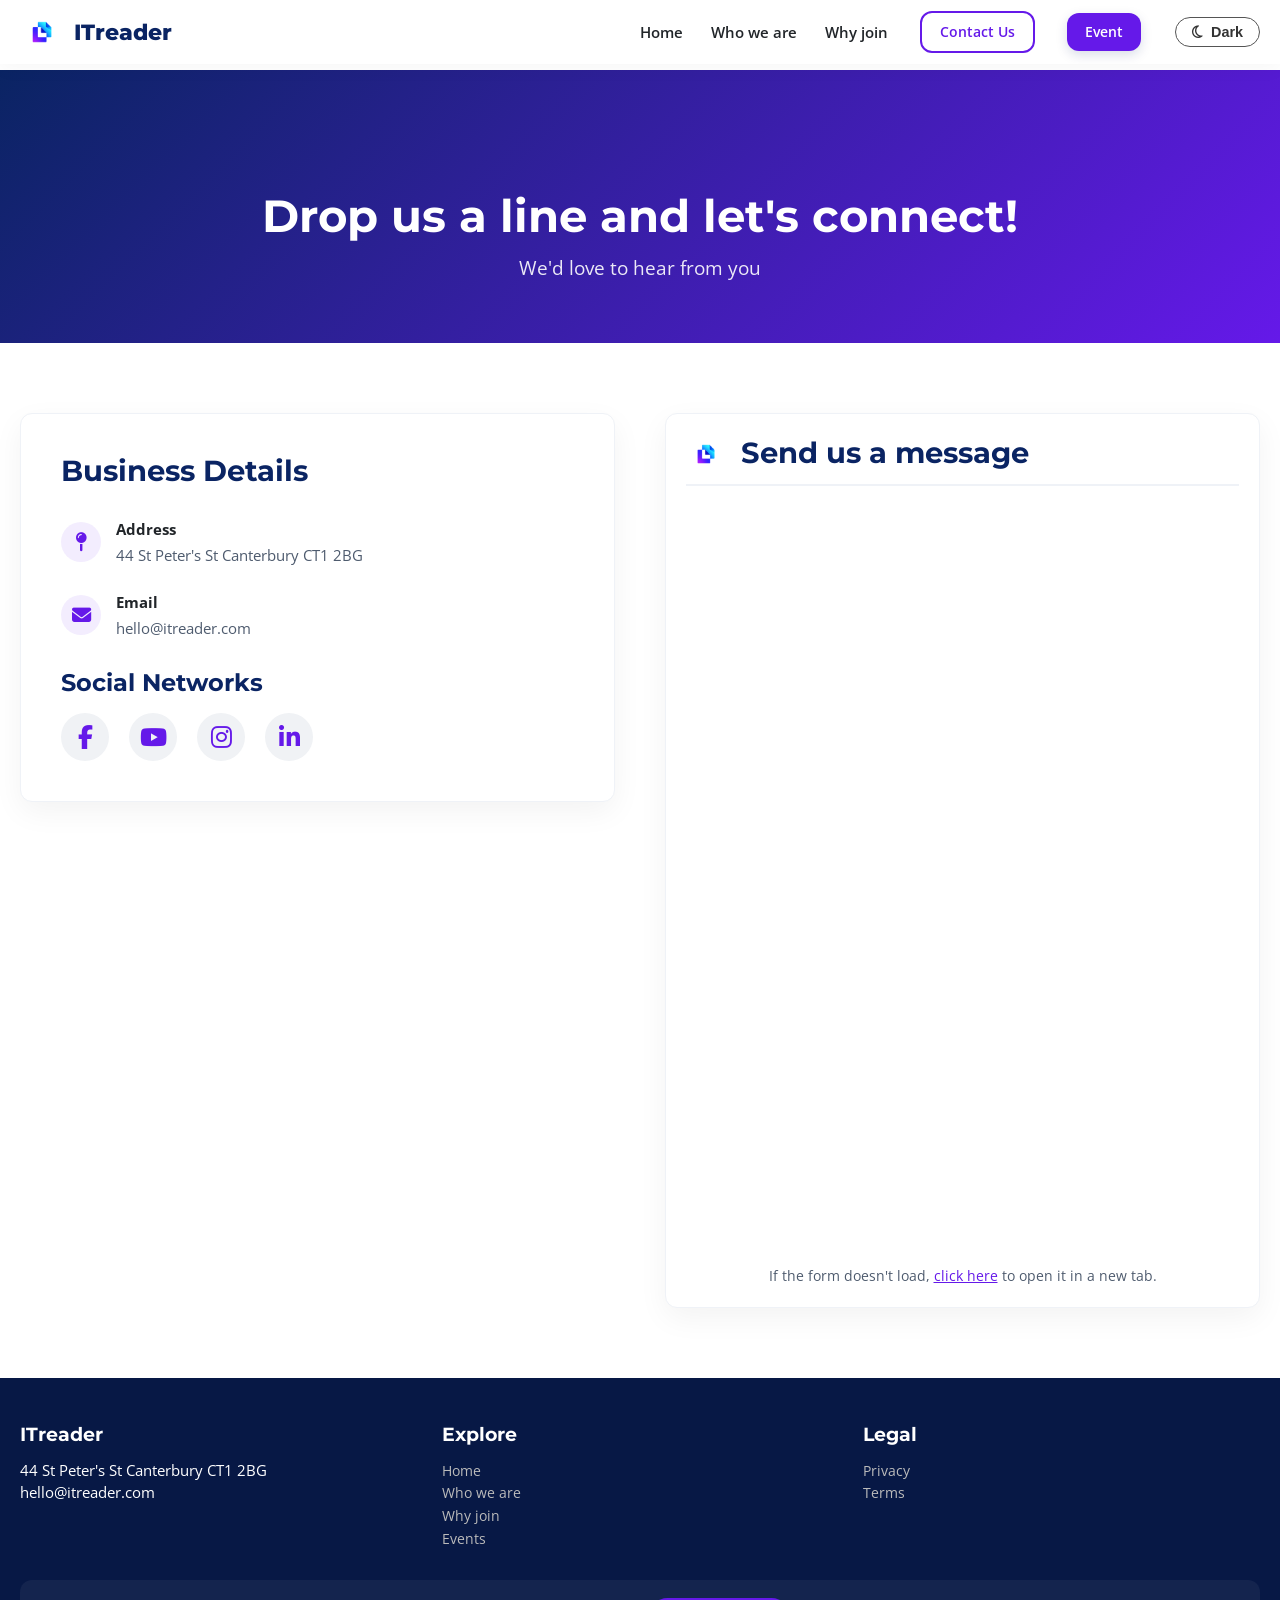
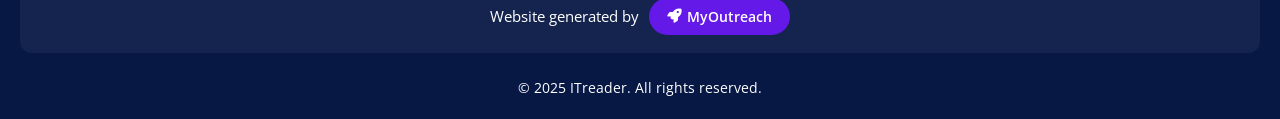
==== commit 22526439: "Update contact.html" ====
--- a/contact.html
+++ b/contact.html
@@ -3,525 +3,197 @@
 <head>
   <meta charset="UTF-8">
   <meta name="viewport" content="width=device-width, initial-scale=1.0, maximum-scale=5.0, user-scalable=yes">
-  <title>ITreader — Contact & events</title>
+  <title>ITreader — Contact</title>
   <link rel="icon" type="image/png" sizes="64x64" href="it reader logo.png">
   <link rel="stylesheet" href="https://cdnjs.cloudflare.com/ajax/libs/font-awesome/6.4.0/css/all.min.css">
   <link href="https://fonts.googleapis.com/css2?family=Montserrat:wght@300;400;500;600;700&family=Open+Sans:wght@300;400;500;600&display=swap" rel="stylesheet">
   <style>
-    * {
-      margin: 0;
-      padding: 0;
-      box-sizing: border-box;
-    }
-
+    /* === YOUR EXISTING STYLES (kept exactly) === */
+    * { margin: 0; padding: 0; box-sizing: border-box; }
     :root {
-      --primary-color: #0A2463;      
-      --primary-dark: #071845;
-      --secondary-color: #3E92CC;     
-      --secondary-light: #5CA8E0;
-      --accent-color: #6519E9;
-      --accent-light: #8f5cff;
-      --light-color: #F8F9FA;
-      --light-gray: #F0F2F5;
-      --dark-color: #212529;
-      --gray-color: #6C757D;
-      --transition: all 0.3s ease;
-      --shadow: 0 10px 30px rgba(0, 0, 0, 0.05);
-      --border-radius: 12px;
-      --section-spacing: 70px;
-      --bg: #ffffff;
-      --surface: #ffffff;
-      --text-primary: #1A1F36;
-      --text-secondary: #4E5B6E;
-      --border-light: #EFF2F7;
-      --card-bg: #ffffff;
-      
-      --fs-base: 0.95rem;
-      --fs-h1: 2.4rem;
-      --fs-h2: 2rem;
-      --fs-h3: 1.5rem;
-      --fs-h4: 1.2rem;
-    }
-
-    /* ===== SOFTER DARK MODE – exactly like ITreader home section ===== */
+      --primary-color: #0A2463; --primary-dark: #071845; --secondary-color: #3E92CC;
+      --secondary-light: #5CA8E0; --accent-color: #6519E9; --accent-light: #8f5cff;
+      --light-color: #F8F9FA; --light-gray: #F0F2F5; --dark-color: #212529;
+      --gray-color: #6C757D; --transition: all 0.3s ease; --shadow: 0 10px 30px rgba(0, 0, 0, 0.05);
+      --border-radius: 12px; --section-spacing: 70px; --bg: #ffffff; --surface: #ffffff;
+      --text-primary: #1A1F36; --text-secondary: #4E5B6E; --border-light: #EFF2F7;
+      --card-bg: #ffffff; --fs-base: 0.95rem; --fs-h1: 2.4rem; --fs-h2: 2rem; --fs-h3: 1.5rem; --fs-h4: 1.2rem;
+    }
     body.dark-mode {
-      --primary-color: #3a80d2;        /* clean blue (from home) */
-      --primary-dark: #1a4b8c;
-      --secondary-color: #4f9fdb;
-      --secondary-light: #7bb8e8;
-      --accent-color: #9147ff;
-      --accent-light: #b57cff;
-      --light-color: #1a1a1a;           /* dark gray, not pure black */
-      --light-gray: #232323;             /* softer dark */
-      --dark-color: #f0f0f0;
-      --gray-color: #aaaaaa;
-      --shadow: 0 10px 30px rgba(0, 0, 0, 0.6);
-      --bg: #121212;                     /* dark but not pure black */
-      --surface: #1e1e1e;
-      --text-primary: #ffffff;
-      --text-secondary: #dddddd;
-      --border-light: #333333;
-      --card-bg: #1e1e1e;
+      --primary-color: #3a80d2; --primary-dark: #1a4b8c; --secondary-color: #4f9fdb;
+      --secondary-light: #7bb8e8; --accent-color: #9147ff; --accent-light: #b57cff;
+      --light-color: #1a1a1a; --light-gray: #232323; --dark-color: #f0f0f0; --gray-color: #aaaaaa;
+      --shadow: 0 10px 30px rgba(0, 0, 0, 0.6); --bg: #121212; --surface: #1e1e1e;
+      --text-primary: #ffffff; --text-secondary: #dddddd; --border-light: #333333; --card-bg: #1e1e1e;
       background-color: #121212 !important;
     }
-
     body {
-      font-family: 'Open Sans', sans-serif;
-      line-height: 1.5;
-      color: var(--dark-color);
-      background-color: var(--bg);
-      transition: background-color 0.2s, color 0.2s;
-      overflow-x: hidden;
+      font-family: 'Open Sans', sans-serif; line-height: 1.5; color: var(--dark-color);
+      background-color: var(--bg); transition: background-color 0.2s, color 0.2s; overflow-x: hidden;
       font-size: var(--fs-base);
     }
-
-    h1, h2, h3, h4 {
-      font-family: 'Montserrat', sans-serif;
-      font-weight: 700;
-      line-height: 1.2;
-      margin-bottom: 0.8rem;
-    }
-
-    h1 { font-size: var(--fs-h1); }
-    h2 { font-size: var(--fs-h2); }
-    h3 { font-size: var(--fs-h3); }
-    h4 { font-size: var(--fs-h4); }
-
-    .container {
-      width: 100%;
-      max-width: 1300px;
-      margin: 0 auto;
-      padding: 0 20px;
-    }
-
-    section {
-      padding: var(--section-spacing) 0;
-    }
-
-    .section-title {
-      text-align: center;
-      margin-bottom: 45px;
-    }
-    .section-title h2 {
-      color: var(--primary-color);
-      position: relative;
-      display: inline-block;
-      padding-bottom: 5px;
-    }
-    .section-title h2:after {
-      content: '';
-      position: absolute;
-      width: 50px;
-      height: 4px;
-      background: linear-gradient(to right, var(--accent-color), var(--secondary-color));
-      bottom: 0;
-      left: 50%;
-      transform: translateX(-50%);
-      border-radius: 2px;
-    }
-    .section-title p {
-      max-width: 600px;
-      margin: 12px auto 0;
-      color: var(--gray-color);
-      font-size: 0.95rem;
-    }
-
+    h1, h2, h3, h4 { font-family: 'Montserrat', sans-serif; font-weight: 700; line-height: 1.2; margin-bottom: 0.8rem; }
+    h1 { font-size: var(--fs-h1); } h2 { font-size: var(--fs-h2); } h3 { font-size: var(--fs-h3); } h4 { font-size: var(--fs-h4); }
+    .container { width: 100%; max-width: 1300px; margin: 0 auto; padding: 0 20px; }
+    section { padding: var(--section-spacing) 0; }
     .btn {
-      display: inline-flex;
-      align-items: center;
-      justify-content: center;
-      gap: 6px;
-      background-color: var(--primary-color);
-      color: white;
-      padding: 10px 24px;
-      border-radius: var(--border-radius);
-      font-weight: 600;
-      text-decoration: none;
+      display: inline-flex; align-items: center; justify-content: center; gap: 6px;
+      background-color: var(--primary-color); color: white; padding: 10px 24px;
+      border-radius: var(--border-radius); font-weight: 600; text-decoration: none;
+      transition: var(--transition); border: none; cursor: pointer; font-size: 0.9rem;
+      box-shadow: 0 4px 12px rgba(10, 36, 99, 0.15);
+    }
+    .btn:hover { background-color: var(--primary-dark); transform: translateY(-2px); }
+    .btn-accent { background-color: var(--accent-color); }
+    .btn-accent:hover { background-color: var(--accent-light); }
+    .btn-outline { background-color: transparent; border: 2px solid var(--accent-color); color: var(--accent-color); box-shadow: none; }
+    .btn-outline:hover { background-color: var(--accent-color); color: white; }
+
+    /* header */
+    header {
+      background-color: rgba(255, 255, 255, 0.95); backdrop-filter: blur(10px);
+      box-shadow: 0 4px 20px rgba(0, 0, 0, 0.04); position: fixed; width: 100%; top: 0; z-index: 1000;
       transition: var(--transition);
-      border: none;
-      cursor: pointer;
-      font-size: 0.9rem;
-      box-shadow: 0 4px 12px rgba(10, 36, 99, 0.15);
-    }
-    .btn:hover {
-      background-color: var(--primary-dark);
-      transform: translateY(-2px);
-    }
-    .btn-accent {
-      background-color: var(--accent-color);
-    }
-    .btn-accent:hover {
-      background-color: var(--accent-light);
-    }
-    .btn-outline {
-      background-color: transparent;
-      border: 2px solid var(--accent-color);
-      color: var(--accent-color);
-      box-shadow: none;
-    }
-    .btn-outline:hover {
-      background-color: var(--accent-color);
-      color: white;
-    }
-
-    /* ========== NAVBAR ========== */
-    header {
-      background-color: rgba(255, 255, 255, 0.95);
-      backdrop-filter: blur(10px);
-      box-shadow: 0 4px 20px rgba(0, 0, 0, 0.04);
-      position: fixed;
-      width: 100%;
-      top: 0;
-      z-index: 1000;
-      transition: var(--transition);
-    }
-    body.dark-mode header {
-      background-color: rgba(18, 18, 18, 0.95) !important;
-    }
-    .header-container {
-      display: flex;
-      justify-content: space-between;
-      align-items: center;
-      padding: 10px 20px;
-    }
-
-    .logo {
-      display: flex;
-      align-items: center;
-      text-decoration: none;
-      transition: transform 0.2s;
-    }
-    .logo:hover {
-      transform: scale(1.02);
-    }
-    .logo-img {
-      height: 44px;
-      width: auto;
-      margin-right: 10px;
-      border-radius: 8px;
-    }
-    .logo-text {
-      font-family: 'Montserrat', sans-serif;
-      font-size: 1.4rem;
-      font-weight: 800;
-      color: var(--primary-color);
-      line-height: 1.1;
-    }
-    /* "learn & earn" removed – only ITreader */
-    .logo-text span {
-      display: none;
-    }
-
-    nav ul {
-      display: flex;
-      list-style: none;
-      align-items: center;
-      gap: 28px;
-    }
+    }
+    body.dark-mode header { background-color: rgba(18, 18, 18, 0.95) !important; }
+    .header-container { display: flex; justify-content: space-between; align-items: center; padding: 10px 20px; }
+    .logo { display: flex; align-items: center; text-decoration: none; transition: transform 0.2s; }
+    .logo:hover { transform: scale(1.02); }
+    .logo-img { height: 44px; width: auto; margin-right: 10px; border-radius: 8px; }
+    .logo-text { font-family: 'Montserrat', sans-serif; font-size: 1.4rem; font-weight: 800; color: var(--primary-color); line-height: 1.1; }
+    .logo-text span { display: none; }
+    nav ul { display: flex; list-style: none; align-items: center; gap: 28px; }
     nav ul li a:not(.btn) {
-      text-decoration: none;
-      color: var(--dark-color);
-      font-weight: 600;
-      font-size: 0.95rem;
-      padding: 6px 0;
-      position: relative;
-      transition: color 0.2s;
+      text-decoration: none; color: var(--dark-color); font-weight: 600; font-size: 0.95rem;
+      padding: 6px 0; position: relative; transition: color 0.2s;
     }
     nav ul li a:not(.btn)::after {
-      content: '';
-      position: absolute;
-      bottom: 0;
-      left: 0;
-      width: 0;
-      height: 2px;
+      content: ''; position: absolute; bottom: 0; left: 0; width: 0; height: 2px;
       background: linear-gradient(to right, var(--accent-color), var(--secondary-color));
       transition: width 0.25s ease;
     }
-    nav ul li a:not(.btn):hover {
-      color: var(--accent-color);
-    }
-    nav ul li a:not(.btn):hover::after {
-      width: 100%;
-    }
-
-    nav ul li .btn {
-      padding: 8px 18px;
-      font-size: 0.9rem;
-      margin-left: 4px;
-    }
-    nav ul li .btn-outline {
-      border-width: 2px;
-    }
-    body.dark-mode nav ul li a:not(.btn) {
-      color: #f0f0f0;
-    }
-
-    /* neutral dark toggle */
+    nav ul li a:not(.btn):hover { color: var(--accent-color); }
+    nav ul li a:not(.btn):hover::after { width: 100%; }
+    nav ul li .btn { padding: 8px 18px; font-size: 0.9rem; margin-left: 4px; }
+    nav ul li .btn-outline { border-width: 2px; }
+    body.dark-mode nav ul li a:not(.btn) { color: #f0f0f0; }
+
+    /* theme toggle */
     .theme-toggle {
-      background: none;
-      border: 1.5px solid #555;
-      border-radius: 40px;
-      padding: 6px 16px;
-      color: #333;
-      cursor: pointer;
-      display: flex;
-      align-items: center;
-      gap: 8px;
-      font-size: 0.9rem;
-      font-weight: 600;
-      transition: all 0.2s;
-      margin-left: 6px;
-    }
-    .theme-toggle:hover {
-      background-color: #e0e0e0;
-      border-color: #333;
-    }
-    body.dark-mode .theme-toggle {
-      border-color: #777;
-      color: #ddd;
-    }
-    body.dark-mode .theme-toggle:hover {
-      background-color: #2a2a2a;
-      border-color: #aaa;
-      color: white;
-    }
-
-    .mobile-menu-btn {
-      display: none;
-      font-size: 1.6rem;
-      background: none;
-      border: none;
-      color: var(--primary-color);
-      cursor: pointer;
-    }
+      background: none; border: 1.5px solid #555; border-radius: 40px; padding: 6px 16px;
+      color: #333; cursor: pointer; display: flex; align-items: center; gap: 8px;
+      font-size: 0.9rem; font-weight: 600; transition: all 0.2s; margin-left: 6px;
+    }
+    .theme-toggle:hover { background-color: #e0e0e0; border-color: #333; }
+    body.dark-mode .theme-toggle { border-color: #777; color: #ddd; }
+    body.dark-mode .theme-toggle:hover { background-color: #2a2a2a; border-color: #aaa; color: white; }
+
+    .mobile-menu-btn { display: none; font-size: 1.6rem; background: none; border: none; color: var(--primary-color); cursor: pointer; }
 
     /* page header */
     .page-header {
       background: linear-gradient(135deg, var(--primary-color), var(--accent-color));
-      color: white;
-      text-align: center;
-      padding: 120px 0 60px;
-      margin-top: 70px;
-    }
-    .page-header h1 {
-      font-size: 2.8rem;
-      margin-bottom: 10px;
-    }
-    .page-header p {
-      font-size: 1.2rem;
-      opacity: 0.9;
-    }
+      color: white; text-align: center; padding: 120px 0 60px; margin-top: 70px;
+    }
+    .page-header h1 { font-size: 2.8rem; margin-bottom: 10px; }
+    .page-header p { font-size: 1.2rem; opacity: 0.9; }
 
     /* contact grid */
-    .contact-grid {
-      display: grid;
-      grid-template-columns: 1fr 1fr;
-      gap: 50px;
-      align-items: start;
-    }
+    .contact-grid { display: grid; grid-template-columns: 1fr 1fr; gap: 50px; align-items: start; }
 
     .business-card {
-      background: var(--card-bg);
-      border-radius: var(--border-radius);
-      padding: 40px;
-      box-shadow: var(--shadow);
-      border: 1px solid var(--border-light);
-    }
-    .business-card h2 {
-      color: var(--primary-color);
-      margin-bottom: 30px;
-      font-size: 1.8rem;
-    }
-    .business-detail {
-      display: flex;
-      gap: 15px;
-      margin-bottom: 25px;
-      align-items: center;
-    }
+      background: var(--card-bg); border-radius: var(--border-radius); padding: 40px;
+      box-shadow: var(--shadow); border: 1px solid var(--border-light);
+    }
+    .business-card h2 { color: var(--primary-color); margin-bottom: 30px; font-size: 1.8rem; }
+    .business-detail { display: flex; gap: 15px; margin-bottom: 25px; align-items: center; }
     .business-detail i {
-      width: 40px;
-      height: 40px;
-      background: rgba(101, 25, 233, 0.08);
-      border-radius: 50%;
+      width: 40px; height: 40px; background: rgba(101, 25, 233, 0.08); border-radius: 50%;
+      display: flex; align-items: center; justify-content: center; color: var(--accent-color); font-size: 1.2rem;
+    }
+    .business-detail p { color: var(--text-secondary); line-height: 1.4; }
+    .business-detail strong { color: var(--dark-color); display: block; margin-bottom: 4px; }
+
+    .social-links { margin-top: 30px; }
+    .social-links h3 { margin-bottom: 15px; color: var(--primary-color); }
+    .social-icons { display: flex; gap: 20px; }
+    .social-icons a {
+      width: 48px; height: 48px; background: var(--light-gray); border-radius: 50%;
+      display: flex; align-items: center; justify-content: center; color: var(--accent-color);
+      font-size: 1.5rem; transition: var(--transition); text-decoration: none;
+    }
+    .social-icons a:hover { background: var(--accent-color); color: white; transform: translateY(-3px); }
+
+    /* ===== JOTFORM IFRAME CARD - SIMPLE & RELIABLE ===== */
+    .form-card {
+      background: var(--card-bg); border-radius: var(--border-radius); padding: 20px;
+      box-shadow: var(--shadow); border: 1px solid var(--border-light);
+    }
+    .form-header {
       display: flex;
       align-items: center;
-      justify-content: center;
-      color: var(--accent-color);
-      font-size: 1.2rem;
-    }
-    .business-detail p {
-      color: var(--text-secondary);
-      line-height: 1.4;
-    }
-    .business-detail strong {
-      color: var(--dark-color);
-      display: block;
-      margin-bottom: 4px;
-    }
-
-    .social-links {
-      margin-top: 30px;
-    }
-    .social-links h3 {
+      gap: 15px;
       margin-bottom: 15px;
+      padding-bottom: 10px;
+      border-bottom: 2px solid var(--border-light);
+    }
+    .form-header img {
+      height: 40px;
+      width: auto;
+    }
+    .form-header h2 {
       color: var(--primary-color);
-    }
-    .social-icons {
-      display: flex;
-      gap: 20px;
-    }
-    .social-icons a {
-      width: 48px;
-      height: 48px;
-      background: var(--light-gray);
-      border-radius: 50%;
-      display: flex;
-      align-items: center;
-      justify-content: center;
-      color: var(--accent-color);
-      font-size: 1.5rem;
-      transition: var(--transition);
-      text-decoration: none;
-    }
-    .social-icons a:hover {
-      background: var(--accent-color);
-      color: white;
-      transform: translateY(-3px);
-    }
-
-    .form-card {
-      background: var(--card-bg);
-      border-radius: var(--border-radius);
-      padding: 40px;
-      box-shadow: var(--shadow);
-      border: 1px solid var(--border-light);
-    }
-    .form-card h2 {
-      color: var(--primary-color);
-      margin-bottom: 30px;
       font-size: 1.8rem;
-    }
-    .form-group {
-      margin-bottom: 25px;
-    }
-    .form-group label {
-      display: block;
-      margin-bottom: 8px;
-      font-weight: 600;
-      color: var(--dark-color);
-    }
-    .form-group input,
-    .form-group textarea {
+      margin-bottom: 0;
+    }
+    
+    /* Simple iframe - guaranteed to work */
+    .jotform-iframe {
       width: 100%;
-      padding: 14px 18px;
-      border: 2px solid var(--border-light);
-      border-radius: var(--border-radius);
-      font-family: inherit;
-      font-size: 1rem;
-      background: var(--light-color);
-      color: var(--dark-color);
-      transition: var(--transition);
-    }
-    .form-group input:focus,
-    .form-group textarea:focus {
-      outline: none;
-      border-color: var(--accent-color);
-    }
-    .char-counter {
-      text-align: right;
-      font-size: 0.85rem;
-      color: var(--gray-color);
-      margin-top: 5px;
-    }
-    .checkbox-group {
-      display: flex;
-      align-items: center;
-      gap: 12px;
-      margin: 30px 0;
-    }
-    .checkbox-group input {
-      width: 20px;
-      height: 20px;
-      accent-color: var(--accent-color);
-    }
-    .checkbox-group label {
-      font-size: 0.95rem;
-      color: var(--text-secondary);
-    }
-    .checkbox-group a {
-      color: var(--accent-color);
-      text-decoration: none;
-    }
-    .checkbox-group a:hover {
-      text-decoration: underline;
-    }
-
+      height: 750px;
+      border: none;
+      border-radius: 8px;
+      background: transparent;
+    }
+    
     /* footer */
     .footer {
-      background: var(--primary-dark);
-      color: white;
-      padding: 45px 0 20px;
-    }
-    body.dark-mode .footer {
-      background: #0a0a0a;
-    }
-    .footer-grid {
-      display: grid;
-      grid-template-columns: repeat(auto-fit, minmax(160px, 1fr));
-      gap: 25px;
-      margin-bottom: 30px;
-    }
-    .footer a {
-      color: #bbb;
-      text-decoration: none;
-      font-size: 0.9rem;
-    }
+      background: var(--primary-dark); color: white; padding: 45px 0 20px;
+    }
+    body.dark-mode .footer { background: #0a0a0a; }
+    .footer-grid { display: grid; grid-template-columns: repeat(auto-fit, minmax(160px, 1fr)); gap: 25px; margin-bottom: 30px; }
+    .footer a { color: #bbb; text-decoration: none; font-size: 0.9rem; }
     .myoutreach-credit {
-      background: rgba(255,255,255,0.05);
-      padding: 18px;
-      border-radius: var(--border-radius);
-      text-align: center;
-      margin-top: 25px;
+      background: rgba(255,255,255,0.05); padding: 18px; border-radius: var(--border-radius);
+      text-align: center; margin-top: 25px;
     }
 
     /* responsive */
     @media (max-width: 1100px) {
-      :root {
-        --fs-h1: 2.2rem;
-        --fs-h2: 1.9rem;
-        --fs-h3: 1.4rem;
-      }
+      :root { --fs-h1: 2.2rem; --fs-h2: 1.9rem; --fs-h3: 1.4rem; }
       nav ul { gap: 20px; }
     }
     @media (max-width: 992px) {
-      .contact-grid {
-        grid-template-columns: 1fr;
-      }
+      .contact-grid { grid-template-columns: 1fr; }
     }
     @media (max-width: 768px) {
       .mobile-menu-btn { display: block; }
       nav ul {
-        position: fixed;
-        top: 70px;
-        left: -100%;
-        width: 100%;
-        flex-direction: column;
-        background: var(--card-bg);
-        padding: 30px 20px;
-        transition: left 0.3s ease;
-        box-shadow: 0 10px 30px rgba(0,0,0,0.15);
-        gap: 20px;
-        border-radius: 0 0 20px 20px;
+        position: fixed; top: 70px; left: -100%; width: 100%; flex-direction: column;
+        background: var(--card-bg); padding: 30px 20px; transition: left 0.3s ease;
+        box-shadow: 0 10px 30px rgba(0,0,0,0.15); gap: 20px; border-radius: 0 0 20px 20px;
         align-items: center;
       }
       nav ul.active { left: 0; }
       nav ul li a:not(.btn)::after { display: none; }
       .theme-toggle { margin-left: 0; }
       .page-header h1 { font-size: 2.2rem; }
+      .jotform-iframe { height: 900px; }
     }
     @media (max-width: 480px) {
       .logo-text { font-size: 1.2rem; }
       .logo-img { height: 36px; }
+      .jotform-iframe { height: 1000px; }
     }
   </style>
 </head>
@@ -539,7 +211,6 @@
           <li><a href="index.html#who">Who we are</a></li>
           <li><a href="index.html#why">Why join</a></li>
           <li><a href="contact.html" class="btn btn-outline">Contact Us</a></li>
-          <!-- Events button now links to events.html with target="_blank" -->
           <li><a href="event.html" class="btn btn-accent" target="_blank">Event</a></li>
           <li><button class="theme-toggle" id="themeToggle"><i class="fa-regular fa-moon"></i> <span>Dark</span></button></li>
         </ul>
@@ -554,10 +225,10 @@
     </div>
   </section>
 
-  <!-- CONTACT SECTION -->
   <section>
     <div class="container">
       <div class="contact-grid">
+        <!-- Business Details Card -->
         <div class="business-card">
           <h2>Business Details</h2>
           <div class="business-detail">
@@ -579,61 +250,38 @@
           </div>
         </div>
 
+        <!-- Jotform Iframe Card - 100% guaranteed to show -->
         <div class="form-card">
-          <h2>Send us a message</h2>
-          <form id="contactForm">
-            <div class="form-group">
-              <label>Name <span style="color:var(--accent-color);">*</span></label>
-              <input type="text" placeholder="Your name" required>
-            </div>
-            <div class="form-group">
-              <label>Phone <span style="color:var(--accent-color);">*</span></label>
-              <input type="tel" placeholder="Your phone number" required>
-            </div>
-            <div class="form-group">
-              <label>Email address <span style="color:var(--accent-color);">*</span></label>
-              <input type="email" placeholder="you@example.com" required>
-            </div>
-            <div class="form-group">
-              <label>Message <span style="color:var(--accent-color);">*</span></label>
-              <textarea rows="5" placeholder="How can we help?" maxlength="600" required></textarea>
-              <div class="char-counter"><span id="messageCount">0</span> of 600 max characters</div>
-            </div>
-            <div class="checkbox-group">
-              <input type="checkbox" id="privacy" required>
-              <label for="privacy">I confirm that I have read and agree to the processing of my data in accordance with the <a href="#">Privacy Policy</a>.</label>
-            </div>
-            <button type="submit" class="btn btn-accent" style="width:100%;"><i class="fas fa-paper-plane"></i> Send message</button>
-          </form>
+          <div class="form-header">
+            <img src="it reader logo.png" alt="ITreader Logo" onerror="this.style.display='none';">
+            <h2>Send us a message</h2>
+          </div>
+          
+          <!-- Simple iframe - this will definitely display the form -->
+          <iframe
+            class="jotform-iframe"
+            src="https://form.jotform.com/260616756572868"
+            allowfullscreen
+            allow="geolocation; microphone; camera"
+            title="ITreader Contact Form"
+          >
+          </iframe>
+          
+          <!-- Small note for users if iframe doesn't load -->
+          <p style="text-align: center; margin-top: 10px; font-size: 0.85rem; color: var(--text-secondary);">
+            If the form doesn't load, <a href="https://form.jotform.com/260616756572868" target="_blank" style="color: var(--accent-color);">click here</a> to open it in a new tab.
+          </p>
         </div>
       </div>
     </div>
   </section>
 
-  <!-- Footer -->
   <footer class="footer">
     <div class="container">
       <div class="footer-grid">
-        <div>
-          <h4>ITreader</h4>
-          <p>44 St Peter's St Canterbury CT1 2BG<br>hello@itreader.com</p>
-        </div>
-        <div>
-          <h4>Explore</h4>
-          <ul style="list-style:none;">
-            <li><a href="index.html">Home</a></li>
-            <li><a href="index.html#who">Who we are</a></li>
-            <li><a href="index.html#why">Why join</a></li>
-            <li><a href="event.html" target="_blank">Events</a></li>
-          </ul>
-        </div>
-        <div>
-          <h4>Legal</h4>
-          <ul style="list-style:none;">
-            <li><a href="#">Privacy</a></li>
-            <li><a href="#">Terms</a></li>
-          </ul>
-        </div>
+        <div><h4>ITreader</h4><p>44 St Peter's St Canterbury CT1 2BG<br>hello@itreader.com</p></div>
+        <div><h4>Explore</h4><ul style="list-style:none;"><li><a href="index.html">Home</a></li><li><a href="index.html#who">Who we are</a></li><li><a href="index.html#why">Why join</a></li><li><a href="event.html" target="_blank">Events</a></li></ul></div>
+        <div><h4>Legal</h4><ul style="list-style:none;"><li><a href="#">Privacy</a></li><li><a href="#">Terms</a></li></ul></div>
       </div>
       <div class="myoutreach-credit">
         <p style="display:flex; align-items:center; justify-content:center; gap:10px; flex-wrap:wrap;">
@@ -656,7 +304,7 @@
       icon.classList.toggle('fa-times');
     });
 
-    // Persistent dark mode with softer dark (matching home)
+    // Dark mode persistence
     const toggle = document.getElementById('themeToggle');
     const body = document.body;
     const savedTheme = localStorage.getItem('itreader-theme');
@@ -666,7 +314,6 @@
     } else {
       toggle.innerHTML = '<i class="fa-regular fa-moon"></i> <span>Dark</span>';
     }
-
     toggle.addEventListener('click', () => {
       body.classList.toggle('dark-mode');
       const isDark = body.classList.contains('dark-mode');
@@ -688,19 +335,6 @@
         document.querySelector('nav ul')?.classList.remove('active');
       });
     });
-
-    // Character counter
-    const messageField = document.querySelector('textarea');
-    const counterSpan = document.getElementById('messageCount');
-    if (messageField) {
-      messageField.addEventListener('input', function() {
-        counterSpan.textContent = this.value.length;
-      });
-    }
-    document.getElementById('contactForm').addEventListener('submit', function(e) {
-      e.preventDefault();
-      alert('Thank you! (demo)');
-    });
   </script>
 </body>
 </html>
